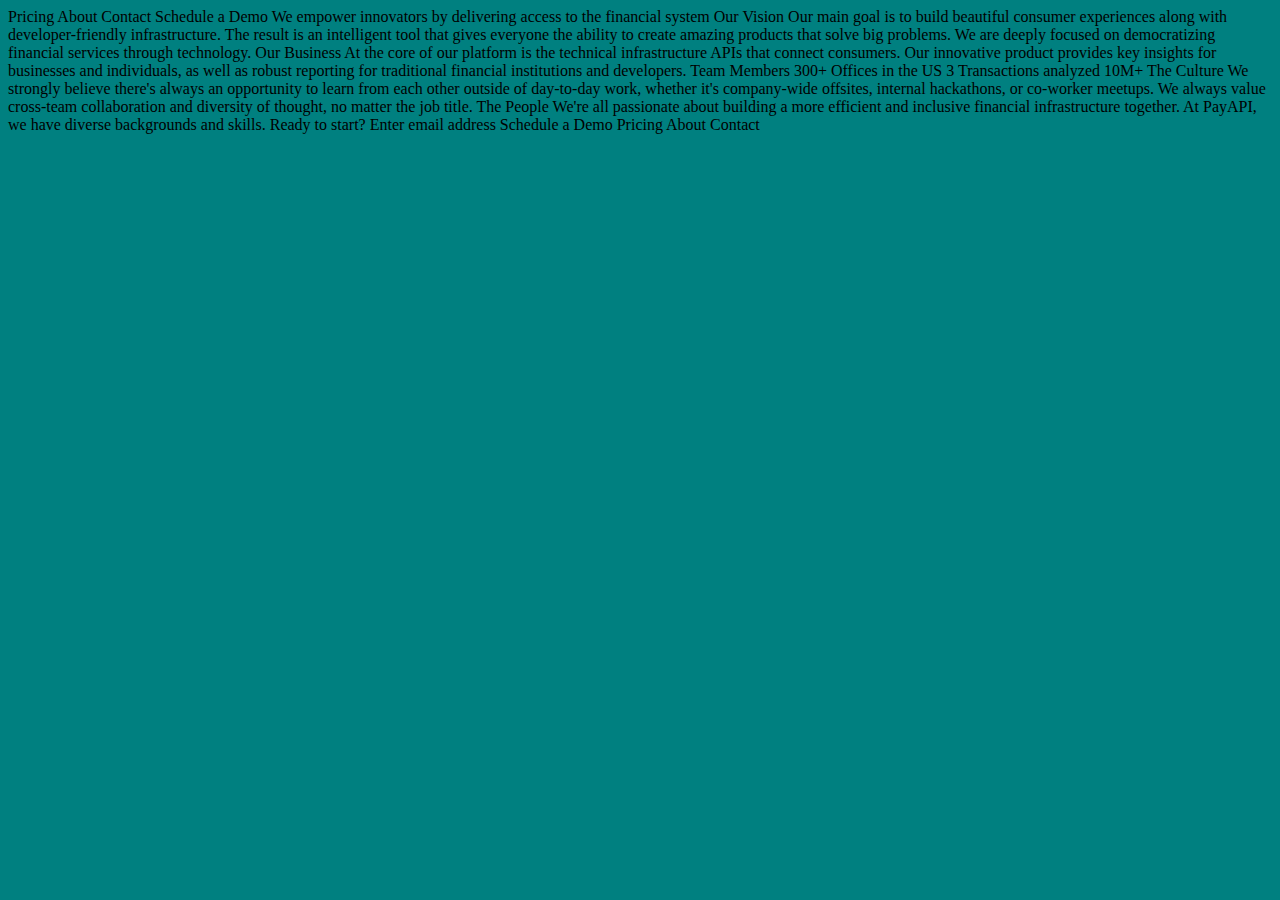
==== about.html @ 246e5faa "project setup" ====
<!DOCTYPE html>
<html lang="en">
  <head>
    <meta charset="UTF-8" />
    <meta name="viewport" content="width=device-width, initial-scale=1.0" />

    <link rel="icon" type="image/png" sizes="32x32" href="./assets/favicon-32x32.png" />

    <title>Frontend Mentor | PayAPI Website Challenge</title>
    <link rel="stylesheet" href="styles/about.min.css">
  </head>

  <body>
    Pricing
    About
    Contact
    Schedule a Demo

    We empower innovators by delivering access to the financial system

    Our Vision

    Our main goal is to build beautiful consumer experiences along with developer-friendly 
    infrastructure. The result is an intelligent tool that gives everyone the ability to create 
    amazing products that solve big problems. We are deeply focused on democratizing financial 
    services through technology.

    Our Business

    At the core of our platform is the technical infrastructure APIs that connect consumers. 
    Our innovative product provides key insights for businesses and individuals, as well as 
    robust reporting for traditional financial institutions and developers.

    Team Members 
    300+

    Offices in the US 
    3

    Transactions analyzed 
    10M+

    The Culture

    We strongly believe there's always an opportunity to learn from each other outside of 
    day-to-day work, whether it's company-wide offsites, internal hackathons, or co-worker meetups. 
    We always value cross-team collaboration and diversity of thought, no matter the job title.

    The People
    
    We're all passionate about building a more efficient and inclusive financial infrastructure 
    together. At PayAPI, we have diverse backgrounds and skills.

    Ready to start? 
    Enter email address 
    Schedule a Demo

    Pricing
    About
    Contact
  </body>

</html>
---- styles/about.min.css ----
.header{background-color:blue;height:80px;font-size:12px}body{background-color:teal}/*# sourceMappingURL=about.min.css.map */
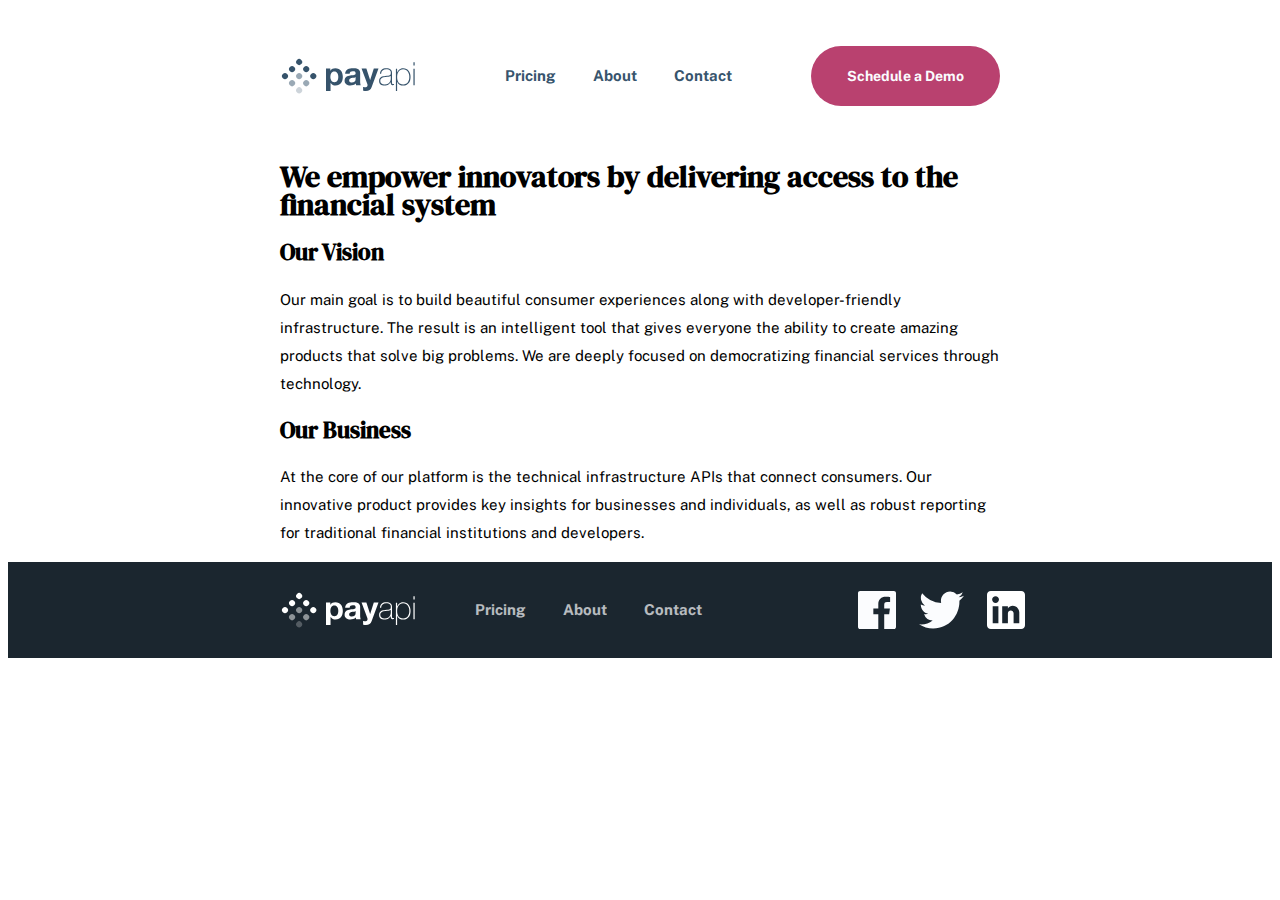
==== commit 6a757ddc: "worked on about page | writing content" ====
--- a/about.html
+++ b/about.html
@@ -1,63 +1,164 @@
 <!DOCTYPE html>
 <html lang="en">
-  <head>
-    <meta charset="UTF-8" />
-    <meta name="viewport" content="width=device-width, initial-scale=1.0" />
 
-    <link rel="icon" type="image/png" sizes="32x32" href="./assets/favicon-32x32.png" />
+<head>
+  <meta charset="UTF-8" />
+  <meta name="viewport" content="width=device-width, initial-scale=1.0" />
 
-    <title>Frontend Mentor | PayAPI Website Challenge</title>
-    <link rel="stylesheet" href="styles/about.min.css">
-  </head>
+  <link rel="icon" type="image/png" sizes="32x32" href="./assets/favicon-32x32.png" />
 
-  <body>
-    Pricing
-    About
-    Contact
-    Schedule a Demo
+  <title>Frontend Mentor | PayAPI Website Challenge</title>
+  <link rel="stylesheet" href="styles/about.min.css">
+</head>
 
-    We empower innovators by delivering access to the financial system
+<body>
+  <header>
+    <div class="wrapper">
+      <div class="header__container">
+        <img src="./assets/shared/desktop/logo.svg" alt="PayAPI" />
+        <button class="mobile-nav-toggle" aria-controls="menu" aria-expanded="false">
+          <span class="sr-only">Menu</span>
+        </button>
+        <nav>
+          <ul role="list" data-visible="false" id="menu">
+            <li><a href="/pricing.html">Pricing</a></li>
+            <li><a href="/about.html">About</a></li>
+            <li><a href="/contact.html">Contact</a></li>
+            <li class="CTA-button">
+              Schedule a Demo
+            </li>
+          </ul>
+        </nav>
+      </div>
+    </div>
+  </header>
 
-    Our Vision
+  <main>
+    <section class="about">
+      <div class="wrapper">
+        <div class="about__container">
+          <h1 class="about__title">We empower innovators by delivering access to the financial system</h1>
+          <div class="about__details">
+            <div>
+              <h2 class="about__details--title">Our Vision</h2>
+              <p class="about__details--content">
+                Our main goal is to build beautiful consumer experiences along with developer-friendly
+                infrastructure. The result is an intelligent tool that gives everyone the ability to create
+                amazing products that solve big problems. We are deeply focused on democratizing financial
+                services through technology.
+              </p>
+            </div>
+            <div>
+              <h2 class="about__details--title">Our Business</h2>
+              <p class="about__details--content">
+                At the core of our platform is the technical infrastructure APIs that connect consumers.
+                Our innovative product provides key insights for businesses and individuals, as well as
+                robust reporting for traditional financial institutions and developers.
+              </p>
+            </div>
+          </div>
+        </div>
+      </div>
+    </section>
+  </main>
 
-    Our main goal is to build beautiful consumer experiences along with developer-friendly 
-    infrastructure. The result is an intelligent tool that gives everyone the ability to create 
-    amazing products that solve big problems. We are deeply focused on democratizing financial 
-    services through technology.
+  <footer>
+    <div class="wrapper">
+      <div class="footer__container">
+        <div class="footer__nav">
+          <svg width="135" height="38" xmlns="http://www.w3.org/2000/svg">
+            <g fill="#fff" fill-rule="evenodd">
+              <path
+                d="M50.544 33.934v-7.84h.064a5.36 5.36 0 002.128 1.84c.864.416 1.808.624 2.832.624 1.216 0 2.277-.235 3.184-.704a6.738 6.738 0 002.272-1.888 8.147 8.147 0 001.36-2.72 11.37 11.37 0 00.448-3.2c0-1.173-.15-2.299-.448-3.376-.299-1.077-.757-2.021-1.376-2.832a6.937 6.937 0 00-2.336-1.952c-.939-.49-2.059-.736-3.36-.736-1.024 0-1.963.203-2.816.608-.853.405-1.557 1.056-2.112 1.952h-.064v-2.112H46v22.336h4.544zm3.808-8.768c-.725 0-1.344-.15-1.856-.448a3.595 3.595 0 01-1.232-1.168 5.044 5.044 0 01-.672-1.68 9.192 9.192 0 01-.208-1.952c0-.683.064-1.344.192-1.984a4.98 4.98 0 01.656-1.696c.31-.49.715-.89 1.216-1.2.501-.31 1.125-.464 1.872-.464.725 0 1.339.155 1.84.464.501.31.912.715 1.232 1.216.32.501.55 1.072.688 1.712.139.64.208 1.29.208 1.952 0 .661-.064 1.312-.192 1.952-.128.64-.347 1.2-.656 1.68-.31.48-.715.87-1.216 1.168-.501.299-1.125.448-1.872.448zm15.882 3.392c1.024 0 2.027-.15 3.008-.448a5.921 5.921 0 002.56-1.568 6.52 6.52 0 00.32 1.6h4.608c-.213-.341-.363-.853-.448-1.536a17.288 17.288 0 01-.128-2.144v-8.608c0-1.003-.224-1.808-.672-2.416a4.603 4.603 0 00-1.728-1.424 7.733 7.733 0 00-2.336-.688 18.543 18.543 0 00-2.528-.176c-.917 0-1.83.09-2.736.272a7.809 7.809 0 00-2.448.912 5.448 5.448 0 00-1.792 1.696c-.47.704-.736 1.59-.8 2.656h4.544c.085-.896.384-1.536.896-1.92.512-.384 1.216-.576 2.112-.576.405 0 .784.027 1.136.08.352.053.661.16.928.32s.48.384.64.672c.16.288.24.677.24 1.168.021.47-.117.827-.416 1.072-.299.245-.704.432-1.216.56-.512.128-1.099.224-1.76.288-.661.064-1.333.15-2.016.256-.683.107-1.36.25-2.032.432a5.735 5.735 0 00-1.792.816c-.523.363-.95.848-1.28 1.456-.33.608-.496 1.381-.496 2.32 0 .853.144 1.59.432 2.208a4.17 4.17 0 001.2 1.536c.512.405 1.11.704 1.792.896a8.127 8.127 0 002.208.288zm1.696-3.008c-.363 0-.715-.032-1.056-.096a2.566 2.566 0 01-.896-.336 1.717 1.717 0 01-.608-.656c-.15-.277-.224-.619-.224-1.024 0-.427.075-.779.224-1.056.15-.277.347-.507.592-.688a2.98 2.98 0 01.864-.432c.33-.107.667-.192 1.008-.256.363-.064.725-.117 1.088-.16.363-.043.71-.096 1.04-.16.33-.064.64-.144.928-.24.288-.096.528-.23.72-.4v1.696c0 .256-.027.597-.08 1.024a3.428 3.428 0 01-.432 1.264c-.235.416-.597.773-1.088 1.072-.49.299-1.184.448-2.08.448zm13.962 8.384c1.557 0 2.773-.288 3.648-.864.874-.576 1.557-1.536 2.048-2.88L98.5 11.598h-4.704L90.18 22.926h-.064l-3.744-11.328H81.54l5.792 15.52c.128.32.192.661.192 1.024 0 .49-.144.939-.432 1.344-.288.405-.731.64-1.328.704-.448.021-.896.01-1.344-.032-.448-.043-.886-.085-1.312-.128v3.744c.469.043.933.08 1.392.112.458.032.922.048 1.392.048zm18.698-5.408c.789 0 1.514-.096 2.176-.288a6.581 6.581 0 001.776-.8c.522-.341.965-.73 1.328-1.168.362-.437.64-.901.832-1.392h.064v.864c0 .341.026.656.08.944.053.288.154.539.304.752.149.213.368.384.656.512.288.128.677.192 1.168.192.34 0 .672-.043.992-.128V26.99a5.835 5.835 0 01-.896.096c-.278 0-.491-.059-.64-.176a.961.961 0 01-.32-.464 2.357 2.357 0 01-.112-.64c-.011-.235-.016-.47-.016-.704v-9.568c0-1.259-.454-2.277-1.36-3.056-.907-.779-2.352-1.168-4.336-1.168-1.984 0-3.515.453-4.592 1.36-1.078.907-1.66 2.267-1.744 4.08h1.216c.085-1.472.58-2.57 1.488-3.296.906-.725 2.096-1.088 3.568-1.088.832 0 1.536.085 2.112.256.576.17 1.045.405 1.408.704.362.299.629.64.8 1.024.17.384.256.8.256 1.248 0 .576-.032 1.056-.096 1.44a1.64 1.64 0 01-.48.944c-.256.245-.635.437-1.136.576-.502.139-1.19.24-2.064.304l-1.888.16c-.662.064-1.35.17-2.064.32-.715.15-1.366.4-1.952.752a4.367 4.367 0 00-1.456 1.44c-.384.608-.576 1.392-.576 2.352 0 1.579.48 2.747 1.44 3.504.96.757 2.314 1.136 4.064 1.136zm.032-1.056c-1.344 0-2.4-.293-3.168-.88-.768-.587-1.152-1.488-1.152-2.704 0-.768.149-1.392.448-1.872.298-.48.688-.859 1.168-1.136a5.213 5.213 0 011.616-.592 20.778 20.778 0 011.792-.272l2.048-.192a16.93 16.93 0 002.032-.288c.608-.128 1.06-.373 1.36-.736v3.072c0 .213-.06.624-.176 1.232-.118.608-.39 1.237-.816 1.888-.427.65-1.046 1.227-1.856 1.728-.811.501-1.91.752-3.296.752zm12.49 6.56v-9.312h.063c.491 1.344 1.27 2.315 2.336 2.912 1.067.597 2.283.896 3.648.896 1.26 0 2.352-.213 3.28-.64a6.254 6.254 0 002.304-1.776c.608-.757 1.062-1.659 1.36-2.704.3-1.045.448-2.197.448-3.456 0-1.152-.149-2.25-.448-3.296-.298-1.045-.752-1.963-1.36-2.752a6.651 6.651 0 00-2.304-1.888c-.928-.47-2.02-.704-3.28-.704-.896 0-1.69.139-2.384.416a6.39 6.39 0 00-1.776 1.04c-.49.416-.885.87-1.184 1.36-.298.49-.512.939-.64 1.344h-.064v-3.776h-1.216V34.03h1.216zm6.047-6.56c-1.152 0-2.117-.208-2.896-.624a5.008 5.008 0 01-1.856-1.664c-.458-.693-.784-1.493-.976-2.4a13.637 13.637 0 01-.288-2.832c0-.981.107-1.925.32-2.832a7.152 7.152 0 011.04-2.416 5.407 5.407 0 011.872-1.696c.768-.427 1.696-.64 2.784-.64 1.11 0 2.054.219 2.832.656a5.599 5.599 0 011.904 1.728c.491.715.854 1.525 1.088 2.432.235.907.352 1.83.352 2.768 0 1.024-.122 1.99-.368 2.896-.245.907-.618 1.701-1.12 2.384a5.487 5.487 0 01-1.92 1.632c-.778.405-1.7.608-2.768.608zm11.498-18.88V5.294h-1.216V8.59h1.216zm0 19.552V11.694h-1.216v16.448h1.216z"
+                fill-rule="nonzero" />
+              <g>
+                <circle transform="rotate(45 19.142 5)" cx="19.142" cy="5" r="3" />
+                <circle transform="rotate(45 26.213 12.071)" cx="26.213" cy="12.071" r="3" />
+                <circle transform="rotate(45 33.284 19.142)" cx="33.284" cy="19.142" r="3" />
+                <circle transform="rotate(45 12.071 12.071)" cx="12.071" cy="12.071" r="3" />
+                <circle opacity=".5" transform="rotate(45 19.142 19.142)" cx="19.142" cy="19.142" r="3" />
+                <circle opacity=".5" transform="rotate(45 26.213 26.213)" cx="26.213" cy="26.213" r="3" />
+                <circle transform="rotate(45 5 19.142)" cx="5" cy="19.142" r="3" />
+                <circle opacity=".5" transform="rotate(45 12.071 26.213)" cx="12.071" cy="26.213" r="3" />
+                <circle opacity=".25" transform="rotate(45 19.142 33.284)" cx="19.142" cy="33.284" r="3" />
+              </g>
+            </g>
+          </svg>
+          <nav>
+            <ul>
+              <li><a href="/pricing.html">Pricing</a></li>
+              <li><a href="/about.html">About</a></li>
+              <li><a href="/contact.html">Contact</a></li>
+            </ul>
+          </nav>
+        </div>
+        <div class="footer__social">
+          <img src="/assets/shared/desktop/facebook.svg" alt="facebook icon">
+          <img src="/assets/shared/desktop/twitter.svg" alt="twitter icon">
+          <img src="/assets/shared/desktop/linkedin.svg" alt="linkedin">
+        </div>
+      </div>
+    </div>
+  </footer>
+  <!-- We empower innovators by delivering access to the financial system
 
-    Our Business
+  Our Vision
 
-    At the core of our platform is the technical infrastructure APIs that connect consumers. 
-    Our innovative product provides key insights for businesses and individuals, as well as 
-    robust reporting for traditional financial institutions and developers.
+  Our main goal is to build beautiful consumer experiences along with developer-friendly
+  infrastructure. The result is an intelligent tool that gives everyone the ability to create
+  amazing products that solve big problems. We are deeply focused on democratizing financial
+  services through technology.
 
-    Team Members 
-    300+
+  Our Business
 
-    Offices in the US 
-    3
+  At the core of our platform is the technical infrastructure APIs that connect consumers.
+  Our innovative product provides key insights for businesses and individuals, as well as
+  robust reporting for traditional financial institutions and developers.
 
-    Transactions analyzed 
-    10M+
+  Team Members
+  300+
 
-    The Culture
+  Offices in the US
+  3
 
-    We strongly believe there's always an opportunity to learn from each other outside of 
-    day-to-day work, whether it's company-wide offsites, internal hackathons, or co-worker meetups. 
-    We always value cross-team collaboration and diversity of thought, no matter the job title.
+  Transactions analyzed
+  10M+
 
-    The People
-    
-    We're all passionate about building a more efficient and inclusive financial infrastructure 
-    together. At PayAPI, we have diverse backgrounds and skills.
+  The Culture
 
-    Ready to start? 
-    Enter email address 
-    Schedule a Demo
+  We strongly believe there's always an opportunity to learn from each other outside of
+  day-to-day work, whether it's company-wide offsites, internal hackathons, or co-worker meetups.
+  We always value cross-team collaboration and diversity of thought, no matter the job title.
 
-    Pricing
-    About
-    Contact
-  </body>
+  The People
+
+  We're all passionate about building a more efficient and inclusive financial infrastructure
+  together. At PayAPI, we have diverse backgrounds and skills.
+
+  Ready to start?
+  Enter email address
+  Schedule a Demo
+
+  Pricing
+  About
+  Contact -->
+
+  <script>
+    const navigation = document.querySelector("#menu");
+    const navToggle = document.querySelector(".mobile-nav-toggle");
+
+    navToggle.addEventListener("click", () => {
+      const visibility = navigation.getAttribute("data-visible");
+
+      if (visibility === "false") {
+        navigation.setAttribute("data-visible", true);
+        navToggle.setAttribute("aria-expanded", true);
+      } else if (visibility === "true") {
+        navigation.setAttribute("data-visible", false);
+        navToggle.setAttribute("aria-expanded", false);
+      }
+    });
+  </script>
+</body>
 
 </html>--- a/styles/about.min.css
+++ b/styles/about.min.css
@@ -1 +1 @@
-.header{background-color:blue;height:80px;font-size:12px}body{background-color:teal}/*# sourceMappingURL=about.min.css.map */+@import"https://fonts.googleapis.com/css2?family=DM+Serif+Display&family=Public+Sans:wght@100;400&display=swap";@import"https://fonts.googleapis.com/css2?family=DM+Serif+Display&family=Public+Sans:wght@100;400&display=swap";@import"https://fonts.googleapis.com/css2?family=DM+Serif+Display&family=Public+Sans:wght@100;400&display=swap";:root{--bg-pink-100: hsl(337, 60%, 64%);--bg-pink-200: hsl(337, 48%, 49%);--bg-body: #edf3f8;--bg-blue-100: hsl(207, 16%, 50%);--bg-blue-200: #1b262f;--text1: #fbfcfe;--text2: hsl(207, 33%, 32%);--fs-body: 0.938rem;--fs-72: 4.5rem;--fs-56: 3.5rem;--fs-48: 3rem;--fs-32: 2rem;--fs-25: 1.6rem;--fs-24: 1.5rem;--fs-20: 1.25rem}html{box-sizing:border-box;font-size:var(--fs-body);line-height:28px;font-family:"Public Sans",sans-serif}*,*::before,*::after{box-sizing:inherit}h1,h2,h3,h4{font-family:"DM Serif Display",serif}.wrapper{max-width:375px;padding:0 24px;margin-inline:auto}@media(min-width: 768px){body{background-size:1100px 1100px;background-position:center -700px}.wrapper{max-width:768px}}@media(min-width: 1440px){.wrapper{max-width:1440px;padding:0 165px}body{background-size:900px 900px;background-position:890px -237px}}:root{--bg-pink-100: hsl(337, 60%, 64%);--bg-pink-200: hsl(337, 48%, 49%);--bg-body: #edf3f8;--bg-blue-100: hsl(207, 16%, 50%);--bg-blue-200: #1b262f;--text1: #fbfcfe;--text2: hsl(207, 33%, 32%);--fs-body: 0.938rem;--fs-72: 4.5rem;--fs-56: 3.5rem;--fs-48: 3rem;--fs-32: 2rem;--fs-25: 1.6rem;--fs-24: 1.5rem;--fs-20: 1.25rem}html{box-sizing:border-box;font-size:var(--fs-body);line-height:28px;font-family:"Public Sans",sans-serif}*,*::before,*::after{box-sizing:inherit}h1,h2,h3,h4{font-family:"DM Serif Display",serif}.wrapper{max-width:375px;padding:0 24px;margin-inline:auto}@media(min-width: 768px){body{background-size:1100px 1100px;background-position:center -700px}.wrapper{max-width:768px}}@media(min-width: 1440px){.wrapper{max-width:1440px;padding:0 165px}body{background-size:900px 900px;background-position:890px -237px}}header{padding:2.5rem 0}header .wrapper .header__container{position:relative;display:flex;justify-content:space-between;align-items:center}header .wrapper nav ul{list-style:none;text-align:center;margin:0;z-index:2;padding:min(30vh,10rem) 2em;flex-direction:column;align-items:center;position:fixed;z-index:1000;inset:0 0 0 21%;background:var(--bg-blue-200);transform:translateX(100%)}header .wrapper nav ul[data-visible=true]{transition:transform 350ms ease-out;transform:translateX(0%)}header .wrapper nav ul[data-visible=true] li{margin-bottom:24px;font-weight:bold}header .wrapper nav ul[data-visible=true] li a{text-decoration:none;color:var(--text1)}header .wrapper nav .CTA-button{font-size:var(--fs-body);width:100%;margin-top:.438rem;font-weight:bold;color:var(--text1);border:none;border-radius:50px;padding:16px 36px;background-color:var(--bg-pink-200)}header .wrapper .mobile-nav-toggle{display:block;background-color:rgba(0,0,0,0);background-image:url("../../assets/shared/mobile/menu.svg");background-repeat:no-repeat;border:0;z-index:9999;position:absolute;width:2rem;top:.7rem;right:0;aspect-ratio:1}header .wrapper .mobile-nav-toggle[aria-expanded=true]{background-image:url("../../assets/shared/mobile/close.svg")}header .wrapper .sr-only:not(:focus):not(:active){clip:rect(0 0 0 0);-webkit-clip-path:inset(50%);clip-path:inset(50%);height:1px;overflow:hidden;position:absolute;white-space:nowrap;width:1px}@media(min-width: 768px){header .wrapper nav{display:flex;justify-content:space-between}header .wrapper nav ul{display:flex;flex-direction:row;position:relative;transform:none;padding:0;background:none;inset:0;padding-left:1rem}header .wrapper nav ul li{margin-left:2.5rem}header .wrapper nav ul li a{font-size:15px;font-weight:bold;color:var(--text2);text-decoration:none}header .wrapper nav ul .CTA-button{margin-left:5.25rem;margin-right:0;margin-top:0}header .wrapper .mobile-nav-toggle{display:none}}@media(min-width: 1440px){header .wrapper nav ul .CTA-button{margin-left:25rem}}:root{--bg-pink-100: hsl(337, 60%, 64%);--bg-pink-200: hsl(337, 48%, 49%);--bg-body: #edf3f8;--bg-blue-100: hsl(207, 16%, 50%);--bg-blue-200: #1b262f;--text1: #fbfcfe;--text2: hsl(207, 33%, 32%);--fs-body: 0.938rem;--fs-72: 4.5rem;--fs-56: 3.5rem;--fs-48: 3rem;--fs-32: 2rem;--fs-25: 1.6rem;--fs-24: 1.5rem;--fs-20: 1.25rem}html{box-sizing:border-box;font-size:var(--fs-body);line-height:28px;font-family:"Public Sans",sans-serif}*,*::before,*::after{box-sizing:inherit}h1,h2,h3,h4{font-family:"DM Serif Display",serif}.wrapper{max-width:375px;padding:0 24px;margin-inline:auto}@media(min-width: 768px){body{background-size:1100px 1100px;background-position:center -700px}.wrapper{max-width:768px}}@media(min-width: 1440px){.wrapper{max-width:1440px;padding:0 165px}body{background-size:900px 900px;background-position:890px -237px}}footer{background-color:var(--bg-blue-200)}footer .footer__container{text-align:center;padding:2.563rem 0 3.438rem 0}footer .footer__container .footer__nav{text-align:center}footer .footer__container .footer__nav nav{margin:2.5rem 0}footer .footer__container .footer__nav nav ul{padding-left:0;list-style:none}footer .footer__container .footer__nav nav ul li{margin-bottom:1.938rem}footer .footer__container .footer__nav nav ul li a{font-weight:bold;opacity:.7;color:var(--text1);text-decoration:none}footer .footer__container .footer__social{display:flex;justify-content:center}footer .footer__container .footer__social img:nth-child(2){margin-inline:1.5rem}@media(min-width: 768px){footer .footer__container{display:flex;justify-content:space-between;padding:1.938rem 0}footer .footer__container .footer__nav{display:flex}footer .footer__container .footer__nav nav{display:flex;margin:0 0 0 4rem}footer .footer__container .footer__nav nav ul{margin:0;display:flex;align-items:center}footer .footer__container .footer__nav nav ul li{margin-bottom:0}footer .footer__container .footer__nav nav ul li:nth-child(2){margin-inline:2.5rem}}.CTA{margin:5rem 0}.CTA .CTA__container{text-align:center}.CTA .CTA__container h2{margin-top:0;color:var(--text2);letter-spacing:-0.25px;font-weight:400;font-size:clamp(32px,2rem + (1vw - 3.75px)*3.7559,72px);line-height:36px}.CTA .CTA__container form{display:flex;flex-direction:column}.CTA .CTA__container form .input-group{display:flex;flex-direction:column}.CTA .CTA__container form .input-group input{box-shadow:10px 10px 25px -10px rgba(54,83,107,.25);-webkit-box-shadow:10px 10px 25px -10px rgba(54,83,107,.25);-moz-box-shadow:10px 10px 25px -10px rgba(54,83,107,.25);margin-bottom:1rem}.CTA .CTA__container form .input-group input::-moz-placeholder{font-weight:bold}.CTA .CTA__container form .input-group input::placeholder{font-weight:bold}.CTA .CTA__container form .input-group input,.CTA .CTA__container form .input-group button{font-size:.938rem;padding:16px 27px;border:none;border-radius:50px}.CTA .CTA__container form .input-group button{font-weight:bold;color:var(--text1);background-color:var(--bg-pink-200)}@media(min-width: 768px){.CTA{margin:6.25rem 0}.CTA .CTA__container h2{line-height:56px}.CTA .CTA__container form{display:inline-flex}.CTA .CTA__container form .input-group{position:relative;display:inline-block}.CTA .CTA__container form .input-group input,.CTA .CTA__container form .input-group button{border:none;border-radius:50px}.CTA .CTA__container form .input-group input{padding-right:16rem}.CTA .CTA__container form .input-group button{position:absolute;top:0;right:0}}@media(min-width: 1440px){.CTA .CTA__container{display:flex;justify-content:space-between;align-items:center}.CTA .CTA__container h2{line-height:72px;margin-bottom:0}.CTA .CTA__container form .input-group input{margin-bottom:0}}/*# sourceMappingURL=about.min.css.map */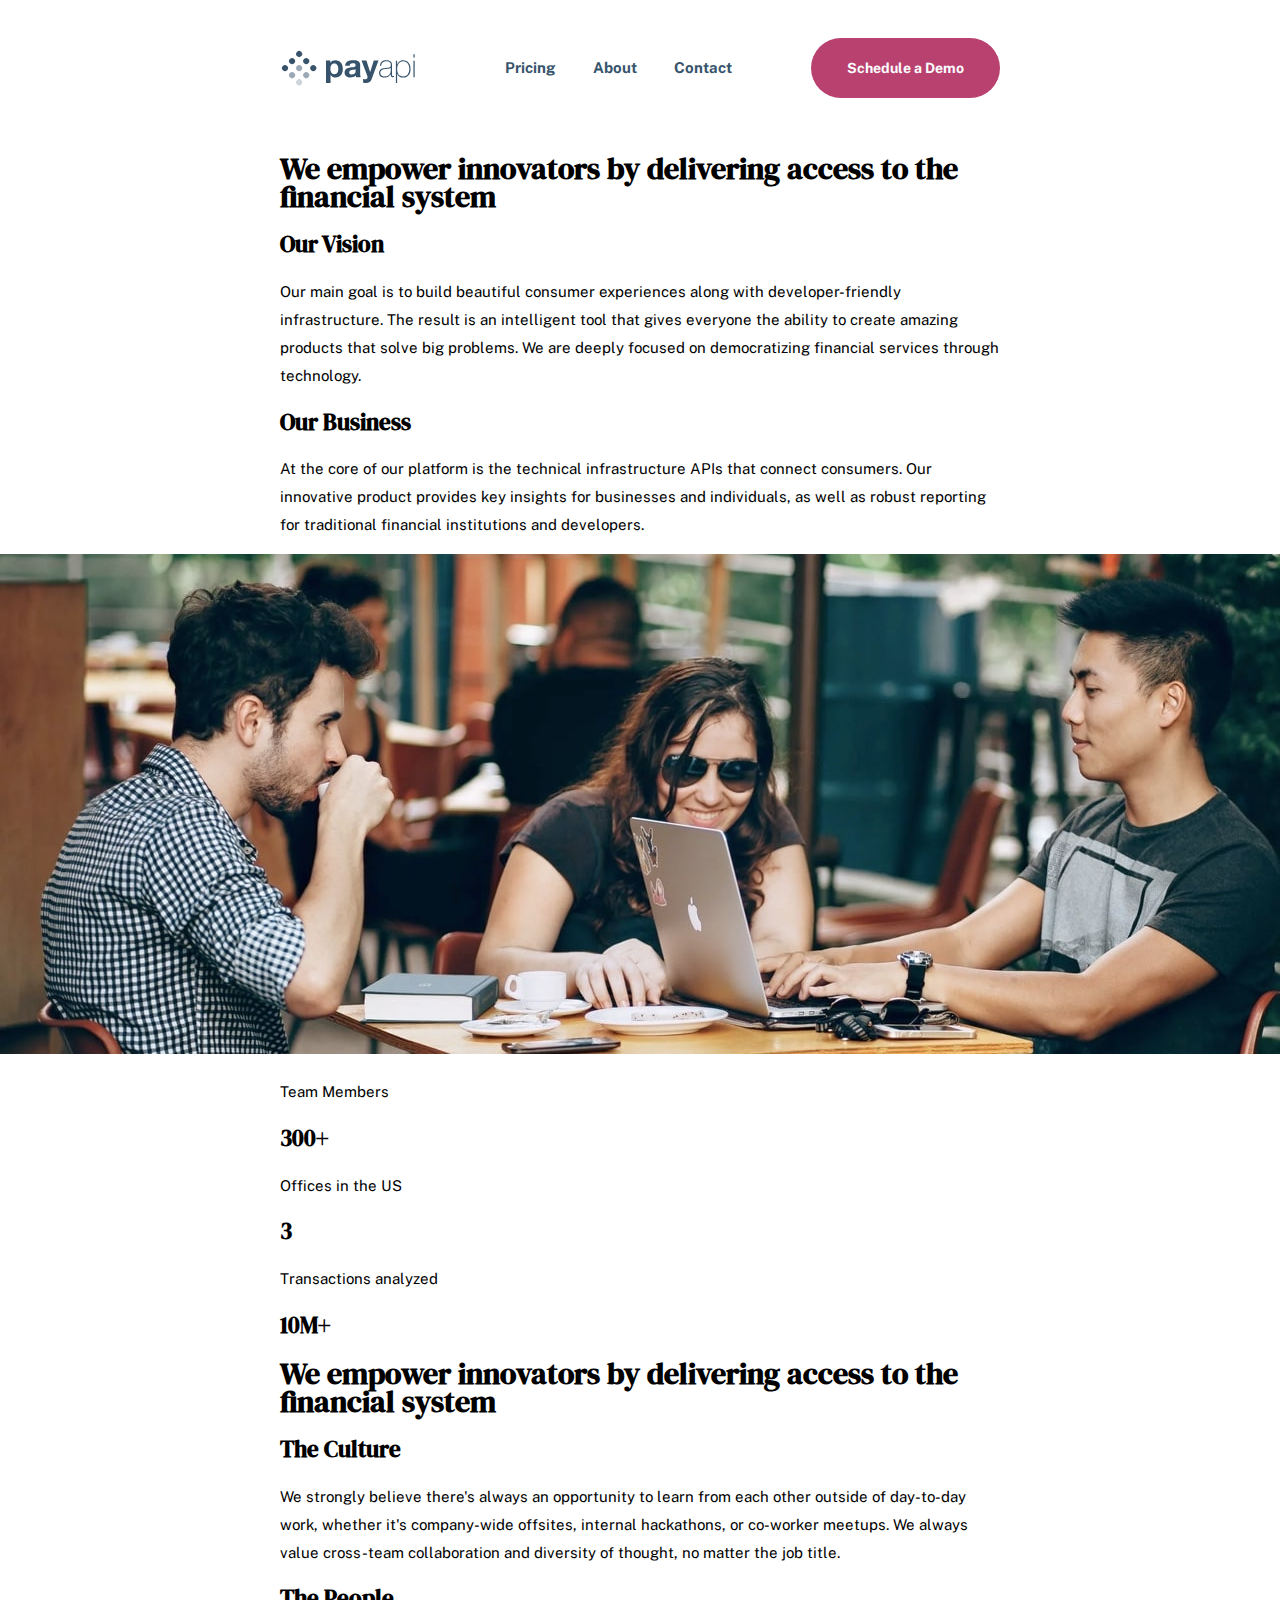
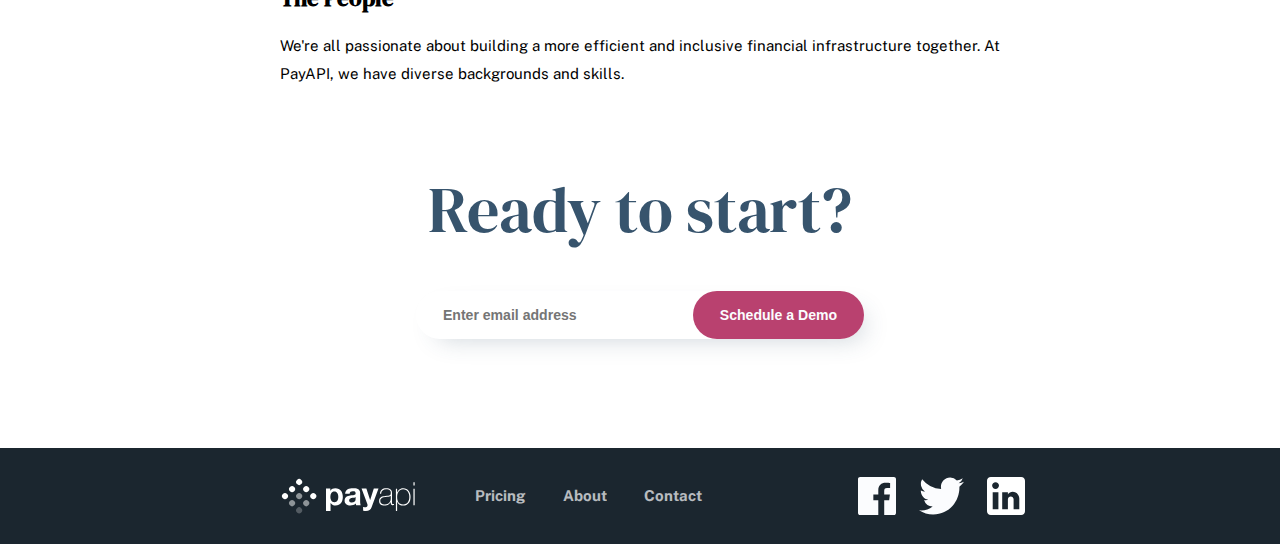
==== commit b312b79e: "finished adding content" ====
--- a/about.html
+++ b/about.html
@@ -59,6 +59,59 @@
           </div>
         </div>
       </div>
+      <div class="about__hero">
+        <img src="./assets/about/desktop/image-team-members.jpg" alt="3 people around table talking">
+      </div>
+      <div class="wrapper">
+        <div class="about__metrics">
+          <div class="metric">
+            <p class="title">Team Members</p>
+            <h2>300+</h2>
+          </div>
+          <div class="metric">
+            <p class="title">Offices in the US</p>
+            <h2>3</h2>
+          </div>
+          <div class="metric">
+            <p class="title">Transactions analyzed</p>
+            <h2>10M+</h2>
+          </div>
+        </div>
+        <div class="about__container">
+          <h1 class="about__title">We empower innovators by delivering access to the financial system</h1>
+          <div class="about__details">
+            <div>
+              <h2 class="about__details--title">The Culture</h2>
+              <p class="about__details--content">
+                We strongly believe there's always an opportunity to learn from each other outside of
+                day-to-day work, whether it's company-wide offsites, internal hackathons, or co-worker meetups.
+                We always value cross-team collaboration and diversity of thought, no matter the job title.
+              </p>
+            </div>
+            <div>
+              <h2 class="about__details--title">The People</h2>
+              <p class="about__details--content">
+                We're all passionate about building a more efficient and inclusive financial infrastructure
+                together. At PayAPI, we have diverse backgrounds and skills.
+              </p>
+            </div>
+          </div>
+        </div>
+      </div>
+    </section>
+
+    <section class="CTA">
+      <div class="wrapper">
+        <div class="CTA__container">
+          <h2>Ready to start?</h2>
+          <form>
+            <div class="input-group">
+              <input type="text" placeholder="Enter email address">
+              <button type="button">Schedule a Demo</button>
+            </div>
+          </form>
+        </div>
+      </div>
     </section>
   </main>
 
@@ -100,48 +153,6 @@
       </div>
     </div>
   </footer>
-  <!-- We empower innovators by delivering access to the financial system
-
-  Our Vision
-
-  Our main goal is to build beautiful consumer experiences along with developer-friendly
-  infrastructure. The result is an intelligent tool that gives everyone the ability to create
-  amazing products that solve big problems. We are deeply focused on democratizing financial
-  services through technology.
-
-  Our Business
-
-  At the core of our platform is the technical infrastructure APIs that connect consumers.
-  Our innovative product provides key insights for businesses and individuals, as well as
-  robust reporting for traditional financial institutions and developers.
-
-  Team Members
-  300+
-
-  Offices in the US
-  3
-
-  Transactions analyzed
-  10M+
-
-  The Culture
-
-  We strongly believe there's always an opportunity to learn from each other outside of
-  day-to-day work, whether it's company-wide offsites, internal hackathons, or co-worker meetups.
-  We always value cross-team collaboration and diversity of thought, no matter the job title.
-
-  The People
-
-  We're all passionate about building a more efficient and inclusive financial infrastructure
-  together. At PayAPI, we have diverse backgrounds and skills.
-
-  Ready to start?
-  Enter email address
-  Schedule a Demo
-
-  Pricing
-  About
-  Contact -->
 
   <script>
     const navigation = document.querySelector("#menu");
--- a/styles/about.min.css
+++ b/styles/about.min.css
@@ -1 +1 @@
-@import"https://fonts.googleapis.com/css2?family=DM+Serif+Display&family=Public+Sans:wght@100;400&display=swap";@import"https://fonts.googleapis.com/css2?family=DM+Serif+Display&family=Public+Sans:wght@100;400&display=swap";@import"https://fonts.googleapis.com/css2?family=DM+Serif+Display&family=Public+Sans:wght@100;400&display=swap";:root{--bg-pink-100: hsl(337, 60%, 64%);--bg-pink-200: hsl(337, 48%, 49%);--bg-body: #edf3f8;--bg-blue-100: hsl(207, 16%, 50%);--bg-blue-200: #1b262f;--text1: #fbfcfe;--text2: hsl(207, 33%, 32%);--fs-body: 0.938rem;--fs-72: 4.5rem;--fs-56: 3.5rem;--fs-48: 3rem;--fs-32: 2rem;--fs-25: 1.6rem;--fs-24: 1.5rem;--fs-20: 1.25rem}html{box-sizing:border-box;font-size:var(--fs-body);line-height:28px;font-family:"Public Sans",sans-serif}*,*::before,*::after{box-sizing:inherit}h1,h2,h3,h4{font-family:"DM Serif Display",serif}.wrapper{max-width:375px;padding:0 24px;margin-inline:auto}@media(min-width: 768px){body{background-size:1100px 1100px;background-position:center -700px}.wrapper{max-width:768px}}@media(min-width: 1440px){.wrapper{max-width:1440px;padding:0 165px}body{background-size:900px 900px;background-position:890px -237px}}:root{--bg-pink-100: hsl(337, 60%, 64%);--bg-pink-200: hsl(337, 48%, 49%);--bg-body: #edf3f8;--bg-blue-100: hsl(207, 16%, 50%);--bg-blue-200: #1b262f;--text1: #fbfcfe;--text2: hsl(207, 33%, 32%);--fs-body: 0.938rem;--fs-72: 4.5rem;--fs-56: 3.5rem;--fs-48: 3rem;--fs-32: 2rem;--fs-25: 1.6rem;--fs-24: 1.5rem;--fs-20: 1.25rem}html{box-sizing:border-box;font-size:var(--fs-body);line-height:28px;font-family:"Public Sans",sans-serif}*,*::before,*::after{box-sizing:inherit}h1,h2,h3,h4{font-family:"DM Serif Display",serif}.wrapper{max-width:375px;padding:0 24px;margin-inline:auto}@media(min-width: 768px){body{background-size:1100px 1100px;background-position:center -700px}.wrapper{max-width:768px}}@media(min-width: 1440px){.wrapper{max-width:1440px;padding:0 165px}body{background-size:900px 900px;background-position:890px -237px}}header{padding:2.5rem 0}header .wrapper .header__container{position:relative;display:flex;justify-content:space-between;align-items:center}header .wrapper nav ul{list-style:none;text-align:center;margin:0;z-index:2;padding:min(30vh,10rem) 2em;flex-direction:column;align-items:center;position:fixed;z-index:1000;inset:0 0 0 21%;background:var(--bg-blue-200);transform:translateX(100%)}header .wrapper nav ul[data-visible=true]{transition:transform 350ms ease-out;transform:translateX(0%)}header .wrapper nav ul[data-visible=true] li{margin-bottom:24px;font-weight:bold}header .wrapper nav ul[data-visible=true] li a{text-decoration:none;color:var(--text1)}header .wrapper nav .CTA-button{font-size:var(--fs-body);width:100%;margin-top:.438rem;font-weight:bold;color:var(--text1);border:none;border-radius:50px;padding:16px 36px;background-color:var(--bg-pink-200)}header .wrapper .mobile-nav-toggle{display:block;background-color:rgba(0,0,0,0);background-image:url("../../assets/shared/mobile/menu.svg");background-repeat:no-repeat;border:0;z-index:9999;position:absolute;width:2rem;top:.7rem;right:0;aspect-ratio:1}header .wrapper .mobile-nav-toggle[aria-expanded=true]{background-image:url("../../assets/shared/mobile/close.svg")}header .wrapper .sr-only:not(:focus):not(:active){clip:rect(0 0 0 0);-webkit-clip-path:inset(50%);clip-path:inset(50%);height:1px;overflow:hidden;position:absolute;white-space:nowrap;width:1px}@media(min-width: 768px){header .wrapper nav{display:flex;justify-content:space-between}header .wrapper nav ul{display:flex;flex-direction:row;position:relative;transform:none;padding:0;background:none;inset:0;padding-left:1rem}header .wrapper nav ul li{margin-left:2.5rem}header .wrapper nav ul li a{font-size:15px;font-weight:bold;color:var(--text2);text-decoration:none}header .wrapper nav ul .CTA-button{margin-left:5.25rem;margin-right:0;margin-top:0}header .wrapper .mobile-nav-toggle{display:none}}@media(min-width: 1440px){header .wrapper nav ul .CTA-button{margin-left:25rem}}:root{--bg-pink-100: hsl(337, 60%, 64%);--bg-pink-200: hsl(337, 48%, 49%);--bg-body: #edf3f8;--bg-blue-100: hsl(207, 16%, 50%);--bg-blue-200: #1b262f;--text1: #fbfcfe;--text2: hsl(207, 33%, 32%);--fs-body: 0.938rem;--fs-72: 4.5rem;--fs-56: 3.5rem;--fs-48: 3rem;--fs-32: 2rem;--fs-25: 1.6rem;--fs-24: 1.5rem;--fs-20: 1.25rem}html{box-sizing:border-box;font-size:var(--fs-body);line-height:28px;font-family:"Public Sans",sans-serif}*,*::before,*::after{box-sizing:inherit}h1,h2,h3,h4{font-family:"DM Serif Display",serif}.wrapper{max-width:375px;padding:0 24px;margin-inline:auto}@media(min-width: 768px){body{background-size:1100px 1100px;background-position:center -700px}.wrapper{max-width:768px}}@media(min-width: 1440px){.wrapper{max-width:1440px;padding:0 165px}body{background-size:900px 900px;background-position:890px -237px}}footer{background-color:var(--bg-blue-200)}footer .footer__container{text-align:center;padding:2.563rem 0 3.438rem 0}footer .footer__container .footer__nav{text-align:center}footer .footer__container .footer__nav nav{margin:2.5rem 0}footer .footer__container .footer__nav nav ul{padding-left:0;list-style:none}footer .footer__container .footer__nav nav ul li{margin-bottom:1.938rem}footer .footer__container .footer__nav nav ul li a{font-weight:bold;opacity:.7;color:var(--text1);text-decoration:none}footer .footer__container .footer__social{display:flex;justify-content:center}footer .footer__container .footer__social img:nth-child(2){margin-inline:1.5rem}@media(min-width: 768px){footer .footer__container{display:flex;justify-content:space-between;padding:1.938rem 0}footer .footer__container .footer__nav{display:flex}footer .footer__container .footer__nav nav{display:flex;margin:0 0 0 4rem}footer .footer__container .footer__nav nav ul{margin:0;display:flex;align-items:center}footer .footer__container .footer__nav nav ul li{margin-bottom:0}footer .footer__container .footer__nav nav ul li:nth-child(2){margin-inline:2.5rem}}.CTA{margin:5rem 0}.CTA .CTA__container{text-align:center}.CTA .CTA__container h2{margin-top:0;color:var(--text2);letter-spacing:-0.25px;font-weight:400;font-size:clamp(32px,2rem + (1vw - 3.75px)*3.7559,72px);line-height:36px}.CTA .CTA__container form{display:flex;flex-direction:column}.CTA .CTA__container form .input-group{display:flex;flex-direction:column}.CTA .CTA__container form .input-group input{box-shadow:10px 10px 25px -10px rgba(54,83,107,.25);-webkit-box-shadow:10px 10px 25px -10px rgba(54,83,107,.25);-moz-box-shadow:10px 10px 25px -10px rgba(54,83,107,.25);margin-bottom:1rem}.CTA .CTA__container form .input-group input::-moz-placeholder{font-weight:bold}.CTA .CTA__container form .input-group input::placeholder{font-weight:bold}.CTA .CTA__container form .input-group input,.CTA .CTA__container form .input-group button{font-size:.938rem;padding:16px 27px;border:none;border-radius:50px}.CTA .CTA__container form .input-group button{font-weight:bold;color:var(--text1);background-color:var(--bg-pink-200)}@media(min-width: 768px){.CTA{margin:6.25rem 0}.CTA .CTA__container h2{line-height:56px}.CTA .CTA__container form{display:inline-flex}.CTA .CTA__container form .input-group{position:relative;display:inline-block}.CTA .CTA__container form .input-group input,.CTA .CTA__container form .input-group button{border:none;border-radius:50px}.CTA .CTA__container form .input-group input{padding-right:16rem}.CTA .CTA__container form .input-group button{position:absolute;top:0;right:0}}@media(min-width: 1440px){.CTA .CTA__container{display:flex;justify-content:space-between;align-items:center}.CTA .CTA__container h2{line-height:72px;margin-bottom:0}.CTA .CTA__container form .input-group input{margin-bottom:0}}/*# sourceMappingURL=about.min.css.map */+@import"https://fonts.googleapis.com/css2?family=DM+Serif+Display&family=Public+Sans:wght@100;400&display=swap";@import"https://fonts.googleapis.com/css2?family=DM+Serif+Display&family=Public+Sans:wght@100;400&display=swap";@import"https://fonts.googleapis.com/css2?family=DM+Serif+Display&family=Public+Sans:wght@100;400&display=swap";:root{--bg-pink-100: hsl(337, 60%, 64%);--bg-pink-200: hsl(337, 48%, 49%);--bg-body: #edf3f8;--bg-blue-100: hsl(207, 16%, 50%);--bg-blue-200: #1b262f;--text1: #fbfcfe;--text2: hsl(207, 33%, 32%);--fs-body: 0.938rem;--fs-72: 4.5rem;--fs-56: 3.5rem;--fs-48: 3rem;--fs-32: 2rem;--fs-25: 1.6rem;--fs-24: 1.5rem;--fs-20: 1.25rem}html{box-sizing:border-box;font-size:var(--fs-body);line-height:28px;font-family:"Public Sans",sans-serif}*,*::before,*::after{box-sizing:inherit}h1,h2,h3,h4{font-family:"DM Serif Display",serif}.wrapper{max-width:375px;padding:0 24px;margin-inline:auto}@media(min-width: 768px){body{background-size:1100px 1100px;background-position:center -700px}.wrapper{max-width:768px}}@media(min-width: 1440px){.wrapper{max-width:1440px;padding:0 165px}body{background-size:900px 900px;background-position:890px -237px}}:root{--bg-pink-100: hsl(337, 60%, 64%);--bg-pink-200: hsl(337, 48%, 49%);--bg-body: #edf3f8;--bg-blue-100: hsl(207, 16%, 50%);--bg-blue-200: #1b262f;--text1: #fbfcfe;--text2: hsl(207, 33%, 32%);--fs-body: 0.938rem;--fs-72: 4.5rem;--fs-56: 3.5rem;--fs-48: 3rem;--fs-32: 2rem;--fs-25: 1.6rem;--fs-24: 1.5rem;--fs-20: 1.25rem}html{box-sizing:border-box;font-size:var(--fs-body);line-height:28px;font-family:"Public Sans",sans-serif}*,*::before,*::after{box-sizing:inherit}h1,h2,h3,h4{font-family:"DM Serif Display",serif}.wrapper{max-width:375px;padding:0 24px;margin-inline:auto}@media(min-width: 768px){body{background-size:1100px 1100px;background-position:center -700px}.wrapper{max-width:768px}}@media(min-width: 1440px){.wrapper{max-width:1440px;padding:0 165px}body{background-size:900px 900px;background-position:890px -237px}}header{padding:2.5rem 0}header .wrapper .header__container{position:relative;display:flex;justify-content:space-between;align-items:center}header .wrapper nav ul{list-style:none;text-align:center;margin:0;z-index:2;padding:min(30vh,10rem) 2em;flex-direction:column;align-items:center;position:fixed;z-index:1000;inset:0 0 0 21%;background:var(--bg-blue-200);transform:translateX(100%)}header .wrapper nav ul[data-visible=true]{transition:transform 350ms ease-out;transform:translateX(0%)}header .wrapper nav ul[data-visible=true] li{margin-bottom:24px;font-weight:bold}header .wrapper nav ul[data-visible=true] li a{text-decoration:none;color:var(--text1)}header .wrapper nav .CTA-button{font-size:var(--fs-body);width:100%;margin-top:.438rem;font-weight:bold;color:var(--text1);border:none;border-radius:50px;padding:16px 36px;background-color:var(--bg-pink-200)}header .wrapper .mobile-nav-toggle{display:block;background-color:rgba(0,0,0,0);background-image:url("../../assets/shared/mobile/menu.svg");background-repeat:no-repeat;border:0;z-index:9999;position:absolute;width:2rem;top:.7rem;right:0;aspect-ratio:1}header .wrapper .mobile-nav-toggle[aria-expanded=true]{background-image:url("../../assets/shared/mobile/close.svg")}header .wrapper .sr-only:not(:focus):not(:active){clip:rect(0 0 0 0);-webkit-clip-path:inset(50%);clip-path:inset(50%);height:1px;overflow:hidden;position:absolute;white-space:nowrap;width:1px}@media(min-width: 768px){header .wrapper nav{display:flex;justify-content:space-between}header .wrapper nav ul{display:flex;flex-direction:row;position:relative;transform:none;padding:0;background:none;inset:0;padding-left:1rem}header .wrapper nav ul li{margin-left:2.5rem}header .wrapper nav ul li a{font-size:15px;font-weight:bold;color:var(--text2);text-decoration:none}header .wrapper nav ul .CTA-button{margin-left:5.25rem;margin-right:0;margin-top:0}header .wrapper .mobile-nav-toggle{display:none}}@media(min-width: 1440px){header .wrapper nav ul .CTA-button{margin-left:25rem}}:root{--bg-pink-100: hsl(337, 60%, 64%);--bg-pink-200: hsl(337, 48%, 49%);--bg-body: #edf3f8;--bg-blue-100: hsl(207, 16%, 50%);--bg-blue-200: #1b262f;--text1: #fbfcfe;--text2: hsl(207, 33%, 32%);--fs-body: 0.938rem;--fs-72: 4.5rem;--fs-56: 3.5rem;--fs-48: 3rem;--fs-32: 2rem;--fs-25: 1.6rem;--fs-24: 1.5rem;--fs-20: 1.25rem}html{box-sizing:border-box;font-size:var(--fs-body);line-height:28px;font-family:"Public Sans",sans-serif}*,*::before,*::after{box-sizing:inherit}h1,h2,h3,h4{font-family:"DM Serif Display",serif}.wrapper{max-width:375px;padding:0 24px;margin-inline:auto}@media(min-width: 768px){body{background-size:1100px 1100px;background-position:center -700px}.wrapper{max-width:768px}}@media(min-width: 1440px){.wrapper{max-width:1440px;padding:0 165px}body{background-size:900px 900px;background-position:890px -237px}}footer{background-color:var(--bg-blue-200)}footer .footer__container{text-align:center;padding:2.563rem 0 3.438rem 0}footer .footer__container .footer__nav{text-align:center}footer .footer__container .footer__nav nav{margin:2.5rem 0}footer .footer__container .footer__nav nav ul{padding-left:0;list-style:none}footer .footer__container .footer__nav nav ul li{margin-bottom:1.938rem}footer .footer__container .footer__nav nav ul li a{font-weight:bold;opacity:.7;color:var(--text1);text-decoration:none}footer .footer__container .footer__social{display:flex;justify-content:center}footer .footer__container .footer__social img:nth-child(2){margin-inline:1.5rem}@media(min-width: 768px){footer .footer__container{display:flex;justify-content:space-between;padding:1.938rem 0}footer .footer__container .footer__nav{display:flex}footer .footer__container .footer__nav nav{display:flex;margin:0 0 0 4rem}footer .footer__container .footer__nav nav ul{margin:0;display:flex;align-items:center}footer .footer__container .footer__nav nav ul li{margin-bottom:0}footer .footer__container .footer__nav nav ul li:nth-child(2){margin-inline:2.5rem}}.CTA{margin:5rem 0}.CTA .CTA__container{text-align:center}.CTA .CTA__container h2{margin-top:0;color:var(--text2);letter-spacing:-0.25px;font-weight:400;font-size:clamp(32px,2rem + (1vw - 3.75px)*3.7559,72px);line-height:36px}.CTA .CTA__container form{display:flex;flex-direction:column}.CTA .CTA__container form .input-group{display:flex;flex-direction:column}.CTA .CTA__container form .input-group input{box-shadow:10px 10px 25px -10px rgba(54,83,107,.25);-webkit-box-shadow:10px 10px 25px -10px rgba(54,83,107,.25);-moz-box-shadow:10px 10px 25px -10px rgba(54,83,107,.25);margin-bottom:1rem}.CTA .CTA__container form .input-group input::-moz-placeholder{font-weight:bold}.CTA .CTA__container form .input-group input::placeholder{font-weight:bold}.CTA .CTA__container form .input-group input,.CTA .CTA__container form .input-group button{font-size:.938rem;padding:16px 27px;border:none;border-radius:50px}.CTA .CTA__container form .input-group button{font-weight:bold;color:var(--text1);background-color:var(--bg-pink-200)}@media(min-width: 768px){.CTA{margin:6.25rem 0}.CTA .CTA__container h2{line-height:56px}.CTA .CTA__container form{display:inline-flex}.CTA .CTA__container form .input-group{position:relative;display:inline-block}.CTA .CTA__container form .input-group input,.CTA .CTA__container form .input-group button{border:none;border-radius:50px}.CTA .CTA__container form .input-group input{padding-right:16rem}.CTA .CTA__container form .input-group button{position:absolute;top:0;right:0}}@media(min-width: 1440px){.CTA .CTA__container{display:flex;justify-content:space-between;align-items:center}.CTA .CTA__container h2{line-height:72px;margin-bottom:0}.CTA .CTA__container form .input-group input{margin-bottom:0}}body{margin:0;padding:0}/*# sourceMappingURL=about.min.css.map */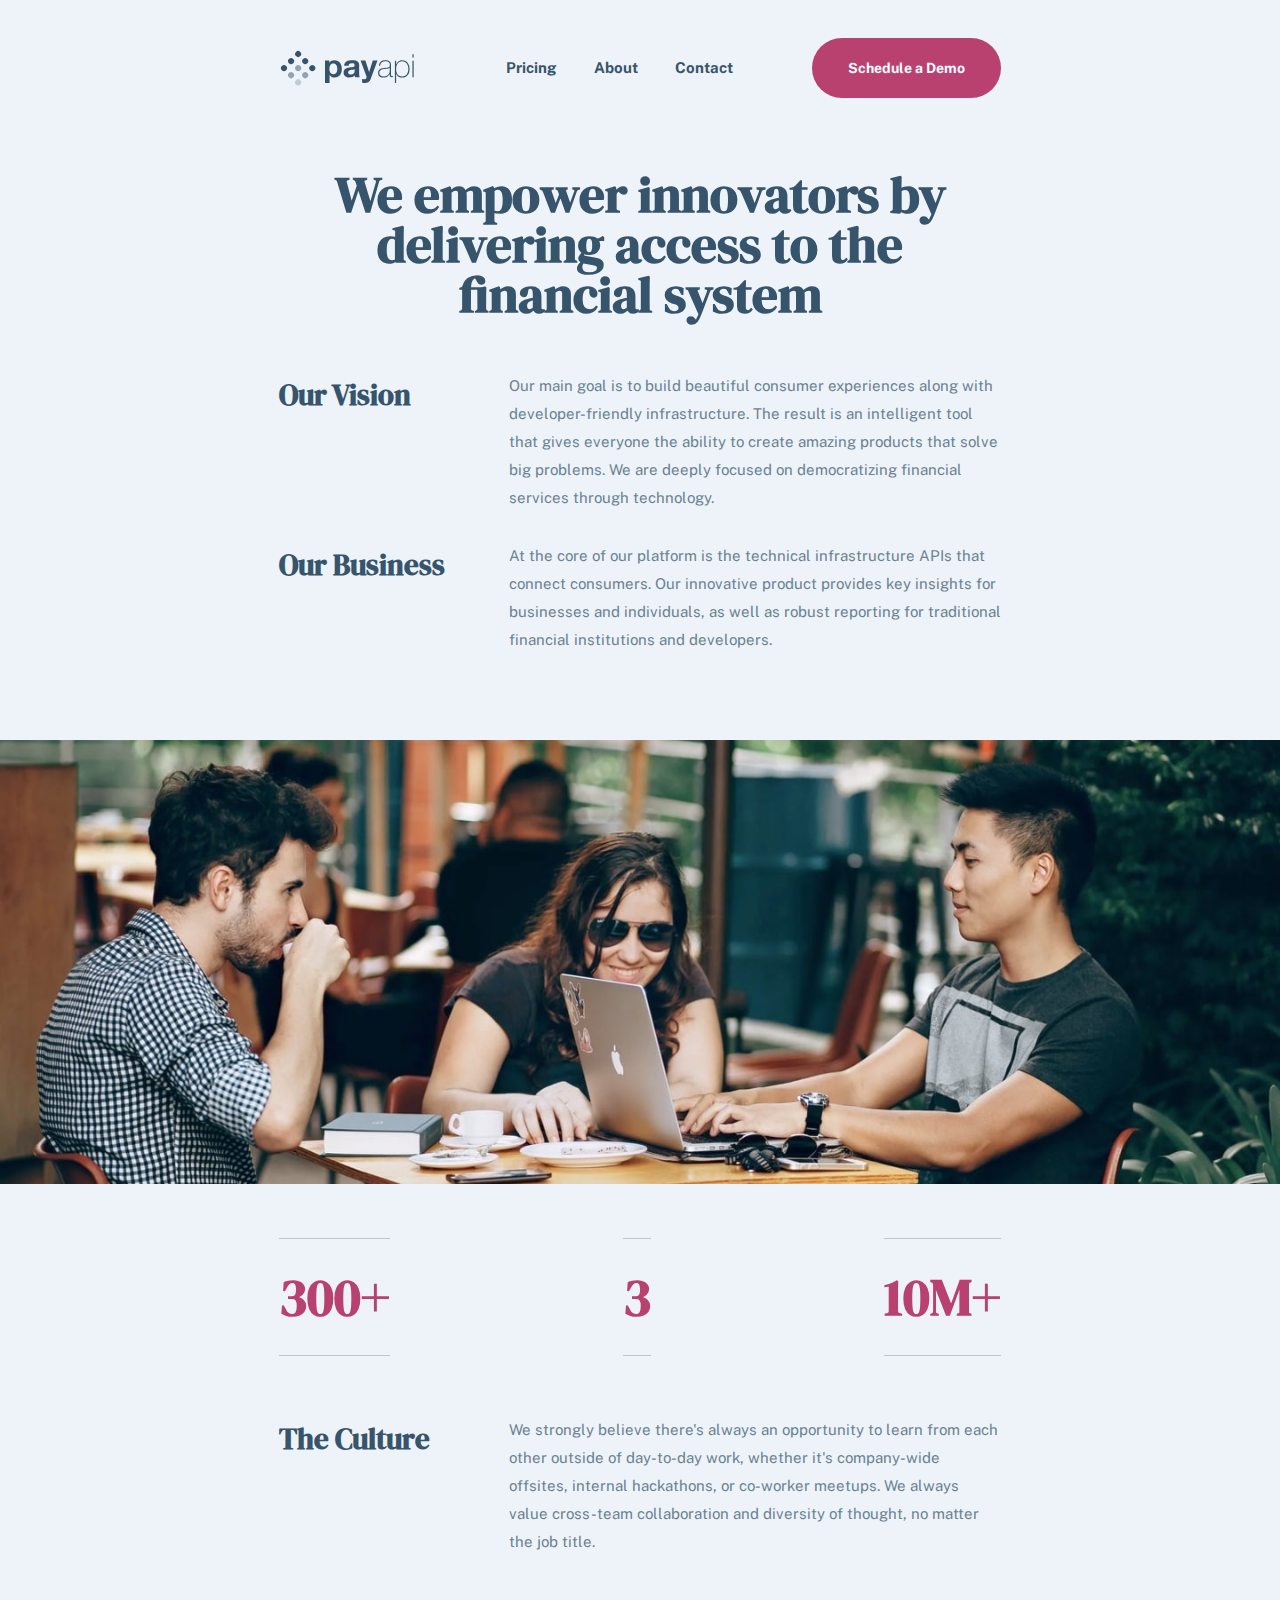
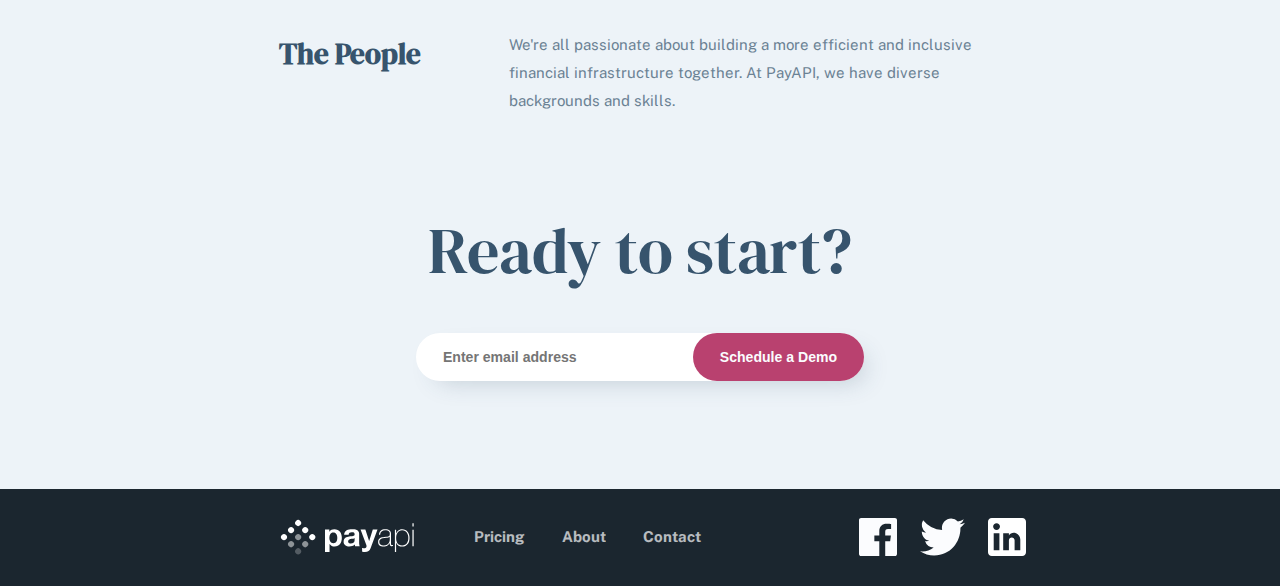
==== commit 27a4ace5: "finished mobile/tablet for about page" ====
--- a/about.html
+++ b/about.html
@@ -39,7 +39,7 @@
         <div class="about__container">
           <h1 class="about__title">We empower innovators by delivering access to the financial system</h1>
           <div class="about__details">
-            <div>
+            <div class="about__details--wrap">
               <h2 class="about__details--title">Our Vision</h2>
               <p class="about__details--content">
                 Our main goal is to build beautiful consumer experiences along with developer-friendly
@@ -48,7 +48,7 @@
                 services through technology.
               </p>
             </div>
-            <div>
+            <div class="about__details--wrap">
               <h2 class="about__details--title">Our Business</h2>
               <p class="about__details--content">
                 At the core of our platform is the technical infrastructure APIs that connect consumers.
@@ -78,9 +78,8 @@
           </div>
         </div>
         <div class="about__container">
-          <h1 class="about__title">We empower innovators by delivering access to the financial system</h1>
           <div class="about__details">
-            <div>
+            <div class="about--2 about__details--wrap">
               <h2 class="about__details--title">The Culture</h2>
               <p class="about__details--content">
                 We strongly believe there's always an opportunity to learn from each other outside of
@@ -88,7 +87,7 @@
                 We always value cross-team collaboration and diversity of thought, no matter the job title.
               </p>
             </div>
-            <div>
+            <div class="about__details--wrap">
               <h2 class="about__details--title">The People</h2>
               <p class="about__details--content">
                 We're all passionate about building a more efficient and inclusive financial infrastructure
--- a/styles/about.min.css
+++ b/styles/about.min.css
@@ -1 +1 @@
-@import"https://fonts.googleapis.com/css2?family=DM+Serif+Display&family=Public+Sans:wght@100;400&display=swap";@import"https://fonts.googleapis.com/css2?family=DM+Serif+Display&family=Public+Sans:wght@100;400&display=swap";@import"https://fonts.googleapis.com/css2?family=DM+Serif+Display&family=Public+Sans:wght@100;400&display=swap";:root{--bg-pink-100: hsl(337, 60%, 64%);--bg-pink-200: hsl(337, 48%, 49%);--bg-body: #edf3f8;--bg-blue-100: hsl(207, 16%, 50%);--bg-blue-200: #1b262f;--text1: #fbfcfe;--text2: hsl(207, 33%, 32%);--fs-body: 0.938rem;--fs-72: 4.5rem;--fs-56: 3.5rem;--fs-48: 3rem;--fs-32: 2rem;--fs-25: 1.6rem;--fs-24: 1.5rem;--fs-20: 1.25rem}html{box-sizing:border-box;font-size:var(--fs-body);line-height:28px;font-family:"Public Sans",sans-serif}*,*::before,*::after{box-sizing:inherit}h1,h2,h3,h4{font-family:"DM Serif Display",serif}.wrapper{max-width:375px;padding:0 24px;margin-inline:auto}@media(min-width: 768px){body{background-size:1100px 1100px;background-position:center -700px}.wrapper{max-width:768px}}@media(min-width: 1440px){.wrapper{max-width:1440px;padding:0 165px}body{background-size:900px 900px;background-position:890px -237px}}:root{--bg-pink-100: hsl(337, 60%, 64%);--bg-pink-200: hsl(337, 48%, 49%);--bg-body: #edf3f8;--bg-blue-100: hsl(207, 16%, 50%);--bg-blue-200: #1b262f;--text1: #fbfcfe;--text2: hsl(207, 33%, 32%);--fs-body: 0.938rem;--fs-72: 4.5rem;--fs-56: 3.5rem;--fs-48: 3rem;--fs-32: 2rem;--fs-25: 1.6rem;--fs-24: 1.5rem;--fs-20: 1.25rem}html{box-sizing:border-box;font-size:var(--fs-body);line-height:28px;font-family:"Public Sans",sans-serif}*,*::before,*::after{box-sizing:inherit}h1,h2,h3,h4{font-family:"DM Serif Display",serif}.wrapper{max-width:375px;padding:0 24px;margin-inline:auto}@media(min-width: 768px){body{background-size:1100px 1100px;background-position:center -700px}.wrapper{max-width:768px}}@media(min-width: 1440px){.wrapper{max-width:1440px;padding:0 165px}body{background-size:900px 900px;background-position:890px -237px}}header{padding:2.5rem 0}header .wrapper .header__container{position:relative;display:flex;justify-content:space-between;align-items:center}header .wrapper nav ul{list-style:none;text-align:center;margin:0;z-index:2;padding:min(30vh,10rem) 2em;flex-direction:column;align-items:center;position:fixed;z-index:1000;inset:0 0 0 21%;background:var(--bg-blue-200);transform:translateX(100%)}header .wrapper nav ul[data-visible=true]{transition:transform 350ms ease-out;transform:translateX(0%)}header .wrapper nav ul[data-visible=true] li{margin-bottom:24px;font-weight:bold}header .wrapper nav ul[data-visible=true] li a{text-decoration:none;color:var(--text1)}header .wrapper nav .CTA-button{font-size:var(--fs-body);width:100%;margin-top:.438rem;font-weight:bold;color:var(--text1);border:none;border-radius:50px;padding:16px 36px;background-color:var(--bg-pink-200)}header .wrapper .mobile-nav-toggle{display:block;background-color:rgba(0,0,0,0);background-image:url("../../assets/shared/mobile/menu.svg");background-repeat:no-repeat;border:0;z-index:9999;position:absolute;width:2rem;top:.7rem;right:0;aspect-ratio:1}header .wrapper .mobile-nav-toggle[aria-expanded=true]{background-image:url("../../assets/shared/mobile/close.svg")}header .wrapper .sr-only:not(:focus):not(:active){clip:rect(0 0 0 0);-webkit-clip-path:inset(50%);clip-path:inset(50%);height:1px;overflow:hidden;position:absolute;white-space:nowrap;width:1px}@media(min-width: 768px){header .wrapper nav{display:flex;justify-content:space-between}header .wrapper nav ul{display:flex;flex-direction:row;position:relative;transform:none;padding:0;background:none;inset:0;padding-left:1rem}header .wrapper nav ul li{margin-left:2.5rem}header .wrapper nav ul li a{font-size:15px;font-weight:bold;color:var(--text2);text-decoration:none}header .wrapper nav ul .CTA-button{margin-left:5.25rem;margin-right:0;margin-top:0}header .wrapper .mobile-nav-toggle{display:none}}@media(min-width: 1440px){header .wrapper nav ul .CTA-button{margin-left:25rem}}:root{--bg-pink-100: hsl(337, 60%, 64%);--bg-pink-200: hsl(337, 48%, 49%);--bg-body: #edf3f8;--bg-blue-100: hsl(207, 16%, 50%);--bg-blue-200: #1b262f;--text1: #fbfcfe;--text2: hsl(207, 33%, 32%);--fs-body: 0.938rem;--fs-72: 4.5rem;--fs-56: 3.5rem;--fs-48: 3rem;--fs-32: 2rem;--fs-25: 1.6rem;--fs-24: 1.5rem;--fs-20: 1.25rem}html{box-sizing:border-box;font-size:var(--fs-body);line-height:28px;font-family:"Public Sans",sans-serif}*,*::before,*::after{box-sizing:inherit}h1,h2,h3,h4{font-family:"DM Serif Display",serif}.wrapper{max-width:375px;padding:0 24px;margin-inline:auto}@media(min-width: 768px){body{background-size:1100px 1100px;background-position:center -700px}.wrapper{max-width:768px}}@media(min-width: 1440px){.wrapper{max-width:1440px;padding:0 165px}body{background-size:900px 900px;background-position:890px -237px}}footer{background-color:var(--bg-blue-200)}footer .footer__container{text-align:center;padding:2.563rem 0 3.438rem 0}footer .footer__container .footer__nav{text-align:center}footer .footer__container .footer__nav nav{margin:2.5rem 0}footer .footer__container .footer__nav nav ul{padding-left:0;list-style:none}footer .footer__container .footer__nav nav ul li{margin-bottom:1.938rem}footer .footer__container .footer__nav nav ul li a{font-weight:bold;opacity:.7;color:var(--text1);text-decoration:none}footer .footer__container .footer__social{display:flex;justify-content:center}footer .footer__container .footer__social img:nth-child(2){margin-inline:1.5rem}@media(min-width: 768px){footer .footer__container{display:flex;justify-content:space-between;padding:1.938rem 0}footer .footer__container .footer__nav{display:flex}footer .footer__container .footer__nav nav{display:flex;margin:0 0 0 4rem}footer .footer__container .footer__nav nav ul{margin:0;display:flex;align-items:center}footer .footer__container .footer__nav nav ul li{margin-bottom:0}footer .footer__container .footer__nav nav ul li:nth-child(2){margin-inline:2.5rem}}.CTA{margin:5rem 0}.CTA .CTA__container{text-align:center}.CTA .CTA__container h2{margin-top:0;color:var(--text2);letter-spacing:-0.25px;font-weight:400;font-size:clamp(32px,2rem + (1vw - 3.75px)*3.7559,72px);line-height:36px}.CTA .CTA__container form{display:flex;flex-direction:column}.CTA .CTA__container form .input-group{display:flex;flex-direction:column}.CTA .CTA__container form .input-group input{box-shadow:10px 10px 25px -10px rgba(54,83,107,.25);-webkit-box-shadow:10px 10px 25px -10px rgba(54,83,107,.25);-moz-box-shadow:10px 10px 25px -10px rgba(54,83,107,.25);margin-bottom:1rem}.CTA .CTA__container form .input-group input::-moz-placeholder{font-weight:bold}.CTA .CTA__container form .input-group input::placeholder{font-weight:bold}.CTA .CTA__container form .input-group input,.CTA .CTA__container form .input-group button{font-size:.938rem;padding:16px 27px;border:none;border-radius:50px}.CTA .CTA__container form .input-group button{font-weight:bold;color:var(--text1);background-color:var(--bg-pink-200)}@media(min-width: 768px){.CTA{margin:6.25rem 0}.CTA .CTA__container h2{line-height:56px}.CTA .CTA__container form{display:inline-flex}.CTA .CTA__container form .input-group{position:relative;display:inline-block}.CTA .CTA__container form .input-group input,.CTA .CTA__container form .input-group button{border:none;border-radius:50px}.CTA .CTA__container form .input-group input{padding-right:16rem}.CTA .CTA__container form .input-group button{position:absolute;top:0;right:0}}@media(min-width: 1440px){.CTA .CTA__container{display:flex;justify-content:space-between;align-items:center}.CTA .CTA__container h2{line-height:72px;margin-bottom:0}.CTA .CTA__container form .input-group input{margin-bottom:0}}body{margin:0;padding:0}/*# sourceMappingURL=about.min.css.map */+@import"https://fonts.googleapis.com/css2?family=DM+Serif+Display&family=Public+Sans:wght@100;400&display=swap";@import"https://fonts.googleapis.com/css2?family=DM+Serif+Display&family=Public+Sans:wght@100;400&display=swap";@import"https://fonts.googleapis.com/css2?family=DM+Serif+Display&family=Public+Sans:wght@100;400&display=swap";:root{--bg-pink-100: hsl(337, 60%, 64%);--bg-pink-200: hsl(337, 48%, 49%);--bg-body: #edf3f8;--bg-blue-100: hsl(207, 16%, 50%);--bg-blue-200: #1b262f;--text1: #fbfcfe;--text2: hsl(207, 33%, 32%);--fs-body: 0.938rem;--fs-72: 4.5rem;--fs-56: 3.5rem;--fs-48: 3rem;--fs-32: 2rem;--fs-25: 1.6rem;--fs-24: 1.5rem;--fs-20: 1.25rem}html{box-sizing:border-box;font-size:var(--fs-body);line-height:28px;font-family:"Public Sans",sans-serif}*,*::before,*::after{box-sizing:inherit}h1,h2,h3,h4{font-family:"DM Serif Display",serif}.wrapper{max-width:400px;padding:0 16px;margin:0 auto}@media(min-width: 768px){body{background-size:1100px 1100px;background-position:center -700px}.wrapper{max-width:800px;padding:0 39px}}@media(min-width: 1440px){.wrapper{max-width:1440px;padding:0 165px}body{background-size:900px 900px;background-position:890px -237px}}:root{--bg-pink-100: hsl(337, 60%, 64%);--bg-pink-200: hsl(337, 48%, 49%);--bg-body: #edf3f8;--bg-blue-100: hsl(207, 16%, 50%);--bg-blue-200: #1b262f;--text1: #fbfcfe;--text2: hsl(207, 33%, 32%);--fs-body: 0.938rem;--fs-72: 4.5rem;--fs-56: 3.5rem;--fs-48: 3rem;--fs-32: 2rem;--fs-25: 1.6rem;--fs-24: 1.5rem;--fs-20: 1.25rem}html{box-sizing:border-box;font-size:var(--fs-body);line-height:28px;font-family:"Public Sans",sans-serif}*,*::before,*::after{box-sizing:inherit}h1,h2,h3,h4{font-family:"DM Serif Display",serif}.wrapper{max-width:400px;padding:0 16px;margin:0 auto}@media(min-width: 768px){body{background-size:1100px 1100px;background-position:center -700px}.wrapper{max-width:800px;padding:0 39px}}@media(min-width: 1440px){.wrapper{max-width:1440px;padding:0 165px}body{background-size:900px 900px;background-position:890px -237px}}header{padding:2.5rem 0}header .wrapper .header__container{position:relative;display:flex;justify-content:space-between;align-items:center}header .wrapper nav ul{list-style:none;text-align:center;margin:0;z-index:2;padding:min(30vh,10rem) 2em;flex-direction:column;align-items:center;position:fixed;z-index:1000;inset:0 0 0 21%;background:var(--bg-blue-200);transform:translateX(100%)}header .wrapper nav ul[data-visible=true]{transition:transform 350ms ease-out;transform:translateX(0%)}header .wrapper nav ul[data-visible=true] li{margin-bottom:24px;font-weight:bold}header .wrapper nav ul[data-visible=true] li a{text-decoration:none;color:var(--text1)}header .wrapper nav .CTA-button{font-size:var(--fs-body);width:100%;margin-top:.438rem;font-weight:bold;color:var(--text1);border:none;border-radius:50px;padding:16px 36px;background-color:var(--bg-pink-200)}header .wrapper .mobile-nav-toggle{display:block;background-color:rgba(0,0,0,0);background-image:url("../../assets/shared/mobile/menu.svg");background-repeat:no-repeat;border:0;z-index:9999;position:absolute;width:2rem;top:.7rem;right:0;aspect-ratio:1}header .wrapper .mobile-nav-toggle[aria-expanded=true]{background-image:url("../../assets/shared/mobile/close.svg")}header .wrapper .sr-only:not(:focus):not(:active){clip:rect(0 0 0 0);-webkit-clip-path:inset(50%);clip-path:inset(50%);height:1px;overflow:hidden;position:absolute;white-space:nowrap;width:1px}@media(min-width: 768px){header .wrapper nav{display:flex;justify-content:space-between}header .wrapper nav ul{display:flex;flex-direction:row;position:relative;transform:none;padding:0;background:none;inset:0;padding-left:1rem}header .wrapper nav ul li{margin-left:2.5rem}header .wrapper nav ul li a{font-size:15px;font-weight:bold;color:var(--text2);text-decoration:none}header .wrapper nav ul .CTA-button{margin-left:5.25rem;margin-right:0;margin-top:0}header .wrapper .mobile-nav-toggle{display:none}}@media(min-width: 1440px){header .wrapper nav ul .CTA-button{margin-left:25rem}}:root{--bg-pink-100: hsl(337, 60%, 64%);--bg-pink-200: hsl(337, 48%, 49%);--bg-body: #edf3f8;--bg-blue-100: hsl(207, 16%, 50%);--bg-blue-200: #1b262f;--text1: #fbfcfe;--text2: hsl(207, 33%, 32%);--fs-body: 0.938rem;--fs-72: 4.5rem;--fs-56: 3.5rem;--fs-48: 3rem;--fs-32: 2rem;--fs-25: 1.6rem;--fs-24: 1.5rem;--fs-20: 1.25rem}html{box-sizing:border-box;font-size:var(--fs-body);line-height:28px;font-family:"Public Sans",sans-serif}*,*::before,*::after{box-sizing:inherit}h1,h2,h3,h4{font-family:"DM Serif Display",serif}.wrapper{max-width:400px;padding:0 16px;margin:0 auto}@media(min-width: 768px){body{background-size:1100px 1100px;background-position:center -700px}.wrapper{max-width:800px;padding:0 39px}}@media(min-width: 1440px){.wrapper{max-width:1440px;padding:0 165px}body{background-size:900px 900px;background-position:890px -237px}}footer{background-color:var(--bg-blue-200)}footer .footer__container{text-align:center;padding:2.563rem 0 3.438rem 0}footer .footer__container .footer__nav{text-align:center}footer .footer__container .footer__nav nav{margin:2.5rem 0}footer .footer__container .footer__nav nav ul{padding-left:0;list-style:none}footer .footer__container .footer__nav nav ul li{margin-bottom:1.938rem}footer .footer__container .footer__nav nav ul li a{font-weight:bold;opacity:.7;color:var(--text1);text-decoration:none}footer .footer__container .footer__social{display:flex;justify-content:center}footer .footer__container .footer__social img:nth-child(2){margin-inline:1.5rem}@media(min-width: 768px){footer .footer__container{display:flex;justify-content:space-between;padding:1.938rem 0}footer .footer__container .footer__nav{display:flex}footer .footer__container .footer__nav nav{display:flex;margin:0 0 0 4rem}footer .footer__container .footer__nav nav ul{margin:0;display:flex;align-items:center}footer .footer__container .footer__nav nav ul li{margin-bottom:0}footer .footer__container .footer__nav nav ul li:nth-child(2){margin-inline:2.5rem}}.CTA{margin:5rem 0}.CTA .CTA__container{text-align:center}.CTA .CTA__container h2{margin-top:0;color:var(--text2);letter-spacing:-0.25px;font-weight:400;font-size:clamp(32px,2rem + (1vw - 3.75px)*3.7559,72px);line-height:36px}.CTA .CTA__container form{display:flex;flex-direction:column}.CTA .CTA__container form .input-group{display:flex;flex-direction:column}.CTA .CTA__container form .input-group input{box-shadow:10px 10px 25px -10px rgba(54,83,107,.25);-webkit-box-shadow:10px 10px 25px -10px rgba(54,83,107,.25);-moz-box-shadow:10px 10px 25px -10px rgba(54,83,107,.25);margin-bottom:1rem}.CTA .CTA__container form .input-group input::-moz-placeholder{font-weight:bold}.CTA .CTA__container form .input-group input::placeholder{font-weight:bold}.CTA .CTA__container form .input-group input,.CTA .CTA__container form .input-group button{font-size:.938rem;padding:16px 27px;border:none;border-radius:50px}.CTA .CTA__container form .input-group button{font-weight:bold;color:var(--text1);background-color:var(--bg-pink-200)}@media(min-width: 768px){.CTA{margin:6.25rem 0}.CTA .CTA__container h2{line-height:56px}.CTA .CTA__container form{display:inline-flex}.CTA .CTA__container form .input-group{position:relative;display:inline-block}.CTA .CTA__container form .input-group input,.CTA .CTA__container form .input-group button{border:none;border-radius:50px}.CTA .CTA__container form .input-group input{padding-right:16rem}.CTA .CTA__container form .input-group button{position:absolute;top:0;right:0}}@media(min-width: 1440px){.CTA .CTA__container{display:flex;justify-content:space-between;align-items:center}.CTA .CTA__container h2{line-height:72px;margin-bottom:0}.CTA .CTA__container form .input-group input{margin-bottom:0}}body{margin:0;padding:0;background-color:var(--bg-body)}.about .about__container .about__title{font-size:clamp(2rem,1.4718309859rem + 2.2535211268vw,3.5rem);color:var(--text2);text-align:center;max-width:15ch;margin-inline:auto;margin-bottom:2.5rem}.about .about__container .about__details{text-align:center}.about .about__container .about__details .about__details--title{font-size:clamp(1.5rem,1.323943662rem + .7511737089vw,2rem);color:var(--text2)}.about .about__container .about__details .about__details--content{font-size:15px;color:var(--bg-blue-100)}.about .about__container .about__details .about--1,.about .about__container .about__details .about--2{margin-bottom:3rem}.about .about__hero img{margin:4.75rem 0 3rem 0;max-width:100%}.about .about__metrics{margin-bottom:3rem;display:flex;flex-direction:column;align-items:center;text-align:center}.about .about__metrics .metric h2{margin-top:0;font-weight:bold;font-size:3.5rem;color:var(--bg-pink-200)}.about .about__metrics .metric .title{margin-bottom:1.5rem;font-weight:normal;font-size:1rem;color:var(--bg-blue-100)}.about .about__metrics::before{content:"";width:100%;height:1px;background-color:var(--bg-blue-100);opacity:.5}.about .about__metrics::after{content:"";width:100%;height:1px;background-color:var(--bg-blue-100);opacity:.3}@media(min-width: 768px){.about .about__container .about__title{max-width:24ch;line-height:50px}.about .about__container .about__details{text-align:left}.about .about__container .about__details .about__details--wrap{display:grid;grid-template-columns:230px 1fr}.about .about__metrics{flex-direction:row;justify-content:space-between}.about .about__metrics .metric{border-top:1px solid rgba(151,151,151,.5);border-bottom:1px solid rgba(151,151,151,.5)}.about .about__metrics .metric h2{margin-top:.83em}.about .about__metrics .metric .title{display:none}.about .about__metrics::before,.about .about__metrics::after{content:none}}/*# sourceMappingURL=about.min.css.map */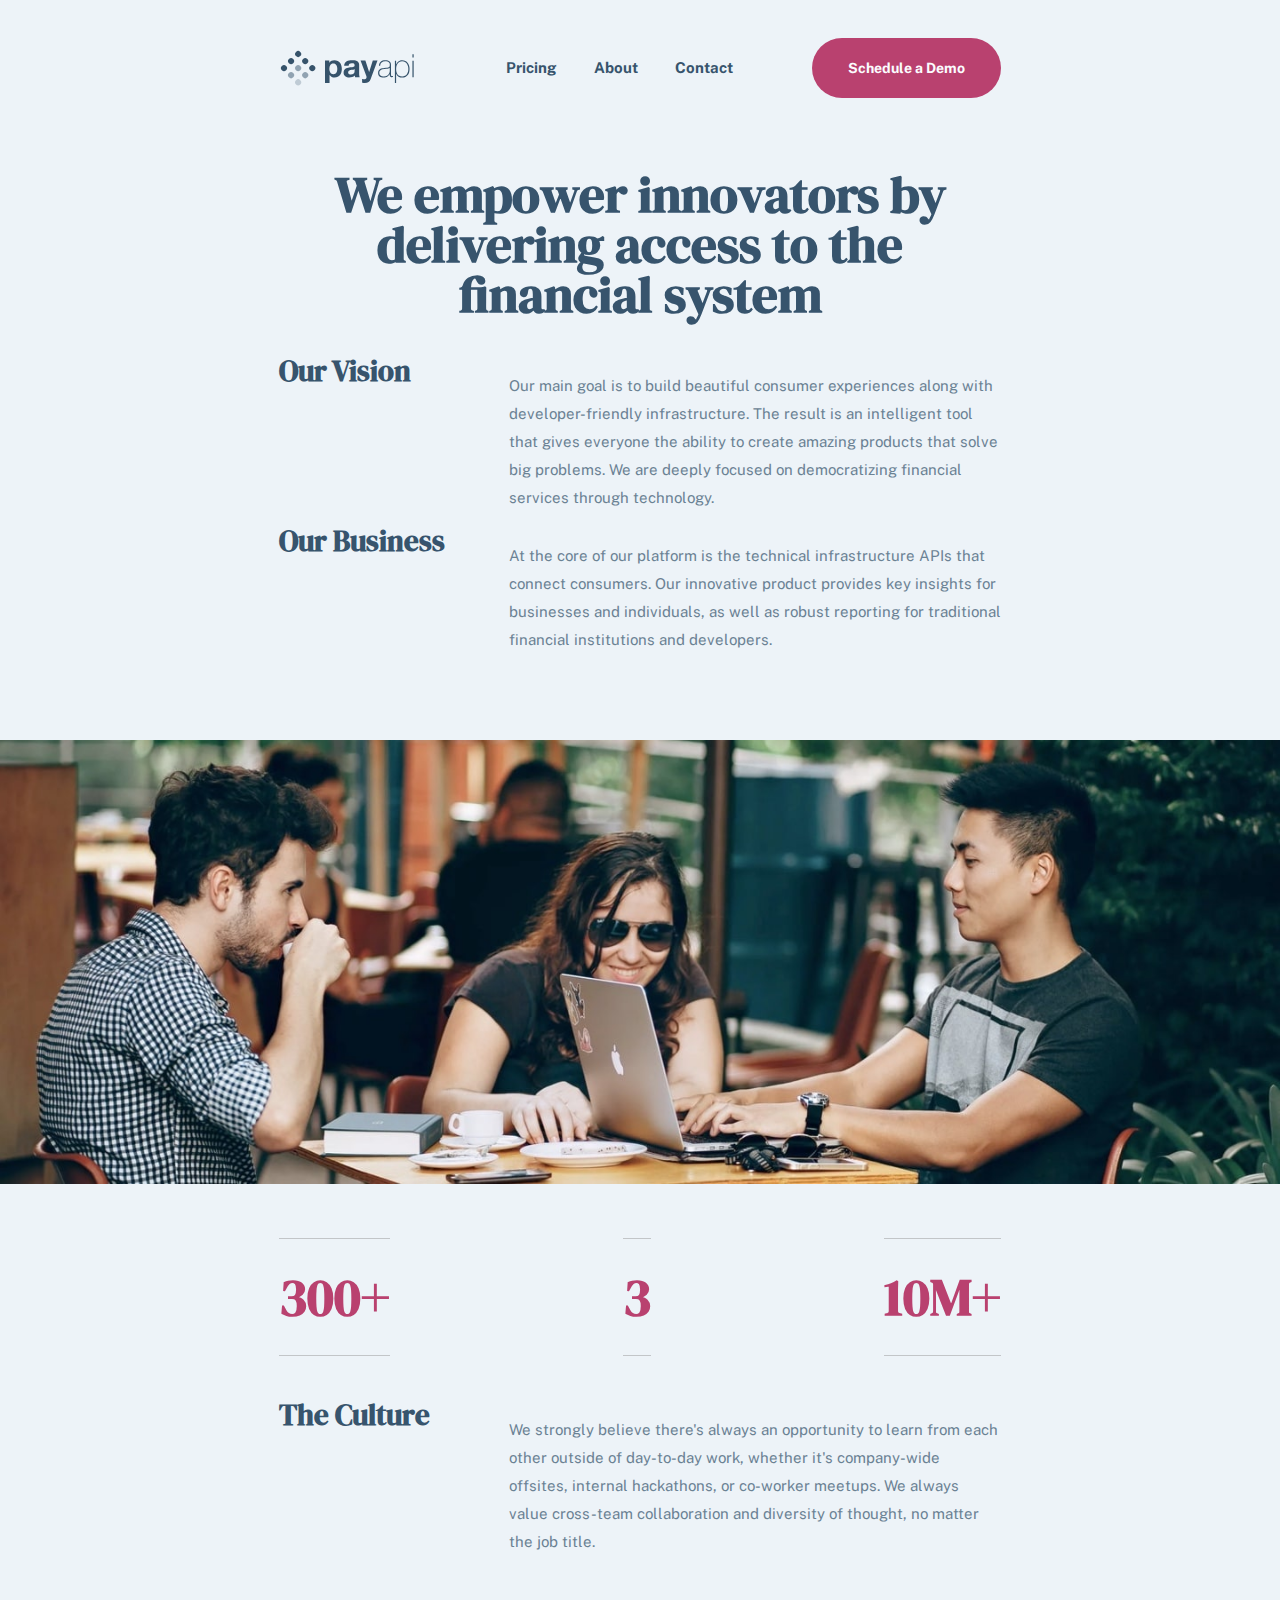
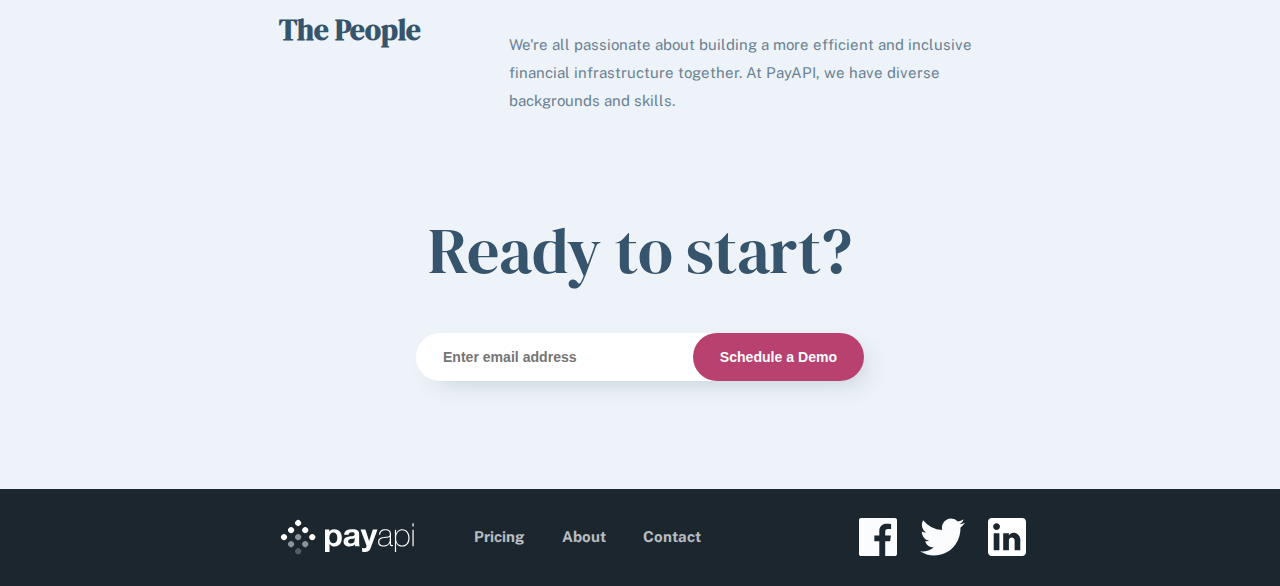
==== commit 8a0cc8bf: "added markup for the contact page" ====
--- a/about.html
+++ b/about.html
@@ -12,6 +12,7 @@
 </head>
 
 <body>
+  <!-- Header -->
   <header>
     <div class="wrapper">
       <div class="header__container">
@@ -33,6 +34,7 @@
     </div>
   </header>
 
+  <!-- Main -->
   <main>
     <section class="about">
       <div class="wrapper">
@@ -113,7 +115,8 @@
       </div>
     </section>
   </main>
-
+  
+  <!-- Footer -->
   <footer>
     <div class="wrapper">
       <div class="footer__container">
--- a/styles/about.min.css
+++ b/styles/about.min.css
@@ -1 +1 @@
-@import"https://fonts.googleapis.com/css2?family=DM+Serif+Display&family=Public+Sans:wght@100;400&display=swap";@import"https://fonts.googleapis.com/css2?family=DM+Serif+Display&family=Public+Sans:wght@100;400&display=swap";@import"https://fonts.googleapis.com/css2?family=DM+Serif+Display&family=Public+Sans:wght@100;400&display=swap";:root{--bg-pink-100: hsl(337, 60%, 64%);--bg-pink-200: hsl(337, 48%, 49%);--bg-body: #edf3f8;--bg-blue-100: hsl(207, 16%, 50%);--bg-blue-200: #1b262f;--text1: #fbfcfe;--text2: hsl(207, 33%, 32%);--fs-body: 0.938rem;--fs-72: 4.5rem;--fs-56: 3.5rem;--fs-48: 3rem;--fs-32: 2rem;--fs-25: 1.6rem;--fs-24: 1.5rem;--fs-20: 1.25rem}html{box-sizing:border-box;font-size:var(--fs-body);line-height:28px;font-family:"Public Sans",sans-serif}*,*::before,*::after{box-sizing:inherit}h1,h2,h3,h4{font-family:"DM Serif Display",serif}.wrapper{max-width:400px;padding:0 16px;margin:0 auto}@media(min-width: 768px){body{background-size:1100px 1100px;background-position:center -700px}.wrapper{max-width:800px;padding:0 39px}}@media(min-width: 1440px){.wrapper{max-width:1440px;padding:0 165px}body{background-size:900px 900px;background-position:890px -237px}}:root{--bg-pink-100: hsl(337, 60%, 64%);--bg-pink-200: hsl(337, 48%, 49%);--bg-body: #edf3f8;--bg-blue-100: hsl(207, 16%, 50%);--bg-blue-200: #1b262f;--text1: #fbfcfe;--text2: hsl(207, 33%, 32%);--fs-body: 0.938rem;--fs-72: 4.5rem;--fs-56: 3.5rem;--fs-48: 3rem;--fs-32: 2rem;--fs-25: 1.6rem;--fs-24: 1.5rem;--fs-20: 1.25rem}html{box-sizing:border-box;font-size:var(--fs-body);line-height:28px;font-family:"Public Sans",sans-serif}*,*::before,*::after{box-sizing:inherit}h1,h2,h3,h4{font-family:"DM Serif Display",serif}.wrapper{max-width:400px;padding:0 16px;margin:0 auto}@media(min-width: 768px){body{background-size:1100px 1100px;background-position:center -700px}.wrapper{max-width:800px;padding:0 39px}}@media(min-width: 1440px){.wrapper{max-width:1440px;padding:0 165px}body{background-size:900px 900px;background-position:890px -237px}}header{padding:2.5rem 0}header .wrapper .header__container{position:relative;display:flex;justify-content:space-between;align-items:center}header .wrapper nav ul{list-style:none;text-align:center;margin:0;z-index:2;padding:min(30vh,10rem) 2em;flex-direction:column;align-items:center;position:fixed;z-index:1000;inset:0 0 0 21%;background:var(--bg-blue-200);transform:translateX(100%)}header .wrapper nav ul[data-visible=true]{transition:transform 350ms ease-out;transform:translateX(0%)}header .wrapper nav ul[data-visible=true] li{margin-bottom:24px;font-weight:bold}header .wrapper nav ul[data-visible=true] li a{text-decoration:none;color:var(--text1)}header .wrapper nav .CTA-button{font-size:var(--fs-body);width:100%;margin-top:.438rem;font-weight:bold;color:var(--text1);border:none;border-radius:50px;padding:16px 36px;background-color:var(--bg-pink-200)}header .wrapper .mobile-nav-toggle{display:block;background-color:rgba(0,0,0,0);background-image:url("../../assets/shared/mobile/menu.svg");background-repeat:no-repeat;border:0;z-index:9999;position:absolute;width:2rem;top:.7rem;right:0;aspect-ratio:1}header .wrapper .mobile-nav-toggle[aria-expanded=true]{background-image:url("../../assets/shared/mobile/close.svg")}header .wrapper .sr-only:not(:focus):not(:active){clip:rect(0 0 0 0);-webkit-clip-path:inset(50%);clip-path:inset(50%);height:1px;overflow:hidden;position:absolute;white-space:nowrap;width:1px}@media(min-width: 768px){header .wrapper nav{display:flex;justify-content:space-between}header .wrapper nav ul{display:flex;flex-direction:row;position:relative;transform:none;padding:0;background:none;inset:0;padding-left:1rem}header .wrapper nav ul li{margin-left:2.5rem}header .wrapper nav ul li a{font-size:15px;font-weight:bold;color:var(--text2);text-decoration:none}header .wrapper nav ul .CTA-button{margin-left:5.25rem;margin-right:0;margin-top:0}header .wrapper .mobile-nav-toggle{display:none}}@media(min-width: 1440px){header .wrapper nav ul .CTA-button{margin-left:25rem}}:root{--bg-pink-100: hsl(337, 60%, 64%);--bg-pink-200: hsl(337, 48%, 49%);--bg-body: #edf3f8;--bg-blue-100: hsl(207, 16%, 50%);--bg-blue-200: #1b262f;--text1: #fbfcfe;--text2: hsl(207, 33%, 32%);--fs-body: 0.938rem;--fs-72: 4.5rem;--fs-56: 3.5rem;--fs-48: 3rem;--fs-32: 2rem;--fs-25: 1.6rem;--fs-24: 1.5rem;--fs-20: 1.25rem}html{box-sizing:border-box;font-size:var(--fs-body);line-height:28px;font-family:"Public Sans",sans-serif}*,*::before,*::after{box-sizing:inherit}h1,h2,h3,h4{font-family:"DM Serif Display",serif}.wrapper{max-width:400px;padding:0 16px;margin:0 auto}@media(min-width: 768px){body{background-size:1100px 1100px;background-position:center -700px}.wrapper{max-width:800px;padding:0 39px}}@media(min-width: 1440px){.wrapper{max-width:1440px;padding:0 165px}body{background-size:900px 900px;background-position:890px -237px}}footer{background-color:var(--bg-blue-200)}footer .footer__container{text-align:center;padding:2.563rem 0 3.438rem 0}footer .footer__container .footer__nav{text-align:center}footer .footer__container .footer__nav nav{margin:2.5rem 0}footer .footer__container .footer__nav nav ul{padding-left:0;list-style:none}footer .footer__container .footer__nav nav ul li{margin-bottom:1.938rem}footer .footer__container .footer__nav nav ul li a{font-weight:bold;opacity:.7;color:var(--text1);text-decoration:none}footer .footer__container .footer__social{display:flex;justify-content:center}footer .footer__container .footer__social img:nth-child(2){margin-inline:1.5rem}@media(min-width: 768px){footer .footer__container{display:flex;justify-content:space-between;padding:1.938rem 0}footer .footer__container .footer__nav{display:flex}footer .footer__container .footer__nav nav{display:flex;margin:0 0 0 4rem}footer .footer__container .footer__nav nav ul{margin:0;display:flex;align-items:center}footer .footer__container .footer__nav nav ul li{margin-bottom:0}footer .footer__container .footer__nav nav ul li:nth-child(2){margin-inline:2.5rem}}.CTA{margin:5rem 0}.CTA .CTA__container{text-align:center}.CTA .CTA__container h2{margin-top:0;color:var(--text2);letter-spacing:-0.25px;font-weight:400;font-size:clamp(32px,2rem + (1vw - 3.75px)*3.7559,72px);line-height:36px}.CTA .CTA__container form{display:flex;flex-direction:column}.CTA .CTA__container form .input-group{display:flex;flex-direction:column}.CTA .CTA__container form .input-group input{box-shadow:10px 10px 25px -10px rgba(54,83,107,.25);-webkit-box-shadow:10px 10px 25px -10px rgba(54,83,107,.25);-moz-box-shadow:10px 10px 25px -10px rgba(54,83,107,.25);margin-bottom:1rem}.CTA .CTA__container form .input-group input::-moz-placeholder{font-weight:bold}.CTA .CTA__container form .input-group input::placeholder{font-weight:bold}.CTA .CTA__container form .input-group input,.CTA .CTA__container form .input-group button{font-size:.938rem;padding:16px 27px;border:none;border-radius:50px}.CTA .CTA__container form .input-group button{font-weight:bold;color:var(--text1);background-color:var(--bg-pink-200)}@media(min-width: 768px){.CTA{margin:6.25rem 0}.CTA .CTA__container h2{line-height:56px}.CTA .CTA__container form{display:inline-flex}.CTA .CTA__container form .input-group{position:relative;display:inline-block}.CTA .CTA__container form .input-group input,.CTA .CTA__container form .input-group button{border:none;border-radius:50px}.CTA .CTA__container form .input-group input{padding-right:16rem}.CTA .CTA__container form .input-group button{position:absolute;top:0;right:0}}@media(min-width: 1440px){.CTA .CTA__container{display:flex;justify-content:space-between;align-items:center}.CTA .CTA__container h2{line-height:72px;margin-bottom:0}.CTA .CTA__container form .input-group input{margin-bottom:0}}body{margin:0;padding:0;background-color:var(--bg-body)}.about .about__container .about__title{font-size:clamp(2rem,1.4718309859rem + 2.2535211268vw,3.5rem);color:var(--text2);text-align:center;max-width:15ch;margin-inline:auto;margin-bottom:2.5rem}.about .about__container .about__details{text-align:center}.about .about__container .about__details .about__details--title{font-size:clamp(1.5rem,1.323943662rem + .7511737089vw,2rem);color:var(--text2)}.about .about__container .about__details .about__details--content{font-size:15px;color:var(--bg-blue-100)}.about .about__container .about__details .about--1,.about .about__container .about__details .about--2{margin-bottom:3rem}.about .about__hero img{margin:4.75rem 0 3rem 0;max-width:100%}.about .about__metrics{margin-bottom:3rem;display:flex;flex-direction:column;align-items:center;text-align:center}.about .about__metrics .metric h2{margin-top:0;font-weight:bold;font-size:3.5rem;color:var(--bg-pink-200)}.about .about__metrics .metric .title{margin-bottom:1.5rem;font-weight:normal;font-size:1rem;color:var(--bg-blue-100)}.about .about__metrics::before{content:"";width:100%;height:1px;background-color:var(--bg-blue-100);opacity:.5}.about .about__metrics::after{content:"";width:100%;height:1px;background-color:var(--bg-blue-100);opacity:.3}@media(min-width: 768px){.about .about__container .about__title{max-width:24ch;line-height:50px}.about .about__container .about__details{text-align:left}.about .about__container .about__details .about__details--wrap{display:grid;grid-template-columns:230px 1fr}.about .about__metrics{flex-direction:row;justify-content:space-between}.about .about__metrics .metric{border-top:1px solid rgba(151,151,151,.5);border-bottom:1px solid rgba(151,151,151,.5)}.about .about__metrics .metric h2{margin-top:.83em}.about .about__metrics .metric .title{display:none}.about .about__metrics::before,.about .about__metrics::after{content:none}}/*# sourceMappingURL=about.min.css.map */+@import"https://fonts.googleapis.com/css2?family=DM+Serif+Display&family=Public+Sans:wght@100;400&display=swap";@import"https://fonts.googleapis.com/css2?family=DM+Serif+Display&family=Public+Sans:wght@100;400&display=swap";@import"https://fonts.googleapis.com/css2?family=DM+Serif+Display&family=Public+Sans:wght@100;400&display=swap";:root{--bg-pink-100: hsl(337, 60%, 64%);--bg-pink-200: hsl(337, 48%, 49%);--bg-body: #edf3f8;--bg-blue-100: hsl(207, 16%, 50%);--bg-blue-200: #1b262f;--text1: #fbfcfe;--text2: hsl(207, 33%, 32%);--fs-body: 0.938rem;--fs-72: 4.5rem;--fs-56: 3.5rem;--fs-48: 3rem;--fs-32: 2rem;--fs-25: 1.6rem;--fs-24: 1.5rem;--fs-20: 1.25rem}html{box-sizing:border-box;font-size:var(--fs-body);line-height:28px;font-family:"Public Sans",sans-serif}*,*::before,*::after{box-sizing:inherit}h1,h2,h3,h4{font-family:"DM Serif Display",serif}.wrapper{max-width:400px;padding:0 16px;margin:0 auto}@media(min-width: 768px){body{background-size:1100px 1100px;background-position:center -700px}.wrapper{max-width:800px;padding:0 39px}}@media(min-width: 1440px){.wrapper{max-width:1440px;padding:0 165px}body{background-size:900px 900px;background-position:890px -237px}}:root{--bg-pink-100: hsl(337, 60%, 64%);--bg-pink-200: hsl(337, 48%, 49%);--bg-body: #edf3f8;--bg-blue-100: hsl(207, 16%, 50%);--bg-blue-200: #1b262f;--text1: #fbfcfe;--text2: hsl(207, 33%, 32%);--fs-body: 0.938rem;--fs-72: 4.5rem;--fs-56: 3.5rem;--fs-48: 3rem;--fs-32: 2rem;--fs-25: 1.6rem;--fs-24: 1.5rem;--fs-20: 1.25rem}html{box-sizing:border-box;font-size:var(--fs-body);line-height:28px;font-family:"Public Sans",sans-serif}*,*::before,*::after{box-sizing:inherit}h1,h2,h3,h4{font-family:"DM Serif Display",serif}.wrapper{max-width:400px;padding:0 16px;margin:0 auto}@media(min-width: 768px){body{background-size:1100px 1100px;background-position:center -700px}.wrapper{max-width:800px;padding:0 39px}}@media(min-width: 1440px){.wrapper{max-width:1440px;padding:0 165px}body{background-size:900px 900px;background-position:890px -237px}}header{padding:2.5rem 0}header .wrapper .header__container{position:relative;display:flex;justify-content:space-between;align-items:center}header .wrapper nav ul{list-style:none;text-align:center;margin:0;z-index:2;padding:min(30vh,10rem) 2em;flex-direction:column;align-items:center;position:fixed;z-index:1000;inset:0 0 0 21%;background:var(--bg-blue-200);transform:translateX(100%)}header .wrapper nav ul[data-visible=true]{transition:transform 350ms ease-out;transform:translateX(0%)}header .wrapper nav ul[data-visible=true] li{margin-bottom:24px;font-weight:bold}header .wrapper nav ul[data-visible=true] li a{text-decoration:none;color:var(--text1)}header .wrapper nav .CTA-button{font-size:var(--fs-body);width:100%;margin-top:.438rem;font-weight:bold;color:var(--text1);border:none;border-radius:50px;padding:16px 36px;background-color:var(--bg-pink-200)}header .wrapper .mobile-nav-toggle{display:block;background-color:rgba(0,0,0,0);background-image:url("../../assets/shared/mobile/menu.svg");background-repeat:no-repeat;border:0;z-index:9999;position:absolute;width:2rem;top:.7rem;right:0;aspect-ratio:1}header .wrapper .mobile-nav-toggle[aria-expanded=true]{background-image:url("../../assets/shared/mobile/close.svg")}header .wrapper .sr-only:not(:focus):not(:active){clip:rect(0 0 0 0);-webkit-clip-path:inset(50%);clip-path:inset(50%);height:1px;overflow:hidden;position:absolute;white-space:nowrap;width:1px}@media(min-width: 768px){header .wrapper nav{display:flex;justify-content:space-between}header .wrapper nav ul{display:flex;flex-direction:row;position:relative;transform:none;padding:0;background:none;inset:0;padding-left:1rem}header .wrapper nav ul li{margin-left:2.5rem}header .wrapper nav ul li a{font-size:15px;font-weight:bold;color:var(--text2);text-decoration:none}header .wrapper nav ul .CTA-button{margin-left:5.25rem;margin-right:0;margin-top:0}header .wrapper .mobile-nav-toggle{display:none}}@media(min-width: 1440px){header .wrapper nav ul .CTA-button{margin-left:25rem}}:root{--bg-pink-100: hsl(337, 60%, 64%);--bg-pink-200: hsl(337, 48%, 49%);--bg-body: #edf3f8;--bg-blue-100: hsl(207, 16%, 50%);--bg-blue-200: #1b262f;--text1: #fbfcfe;--text2: hsl(207, 33%, 32%);--fs-body: 0.938rem;--fs-72: 4.5rem;--fs-56: 3.5rem;--fs-48: 3rem;--fs-32: 2rem;--fs-25: 1.6rem;--fs-24: 1.5rem;--fs-20: 1.25rem}html{box-sizing:border-box;font-size:var(--fs-body);line-height:28px;font-family:"Public Sans",sans-serif}*,*::before,*::after{box-sizing:inherit}h1,h2,h3,h4{font-family:"DM Serif Display",serif}.wrapper{max-width:400px;padding:0 16px;margin:0 auto}@media(min-width: 768px){body{background-size:1100px 1100px;background-position:center -700px}.wrapper{max-width:800px;padding:0 39px}}@media(min-width: 1440px){.wrapper{max-width:1440px;padding:0 165px}body{background-size:900px 900px;background-position:890px -237px}}footer{background-color:var(--bg-blue-200)}footer .footer__container{text-align:center;padding:2.563rem 0 3.438rem 0}footer .footer__container .footer__nav{text-align:center}footer .footer__container .footer__nav nav{margin:2.5rem 0}footer .footer__container .footer__nav nav ul{padding-left:0;list-style:none}footer .footer__container .footer__nav nav ul li{margin-bottom:1.938rem}footer .footer__container .footer__nav nav ul li a{font-weight:bold;opacity:.7;color:var(--text1);text-decoration:none}footer .footer__container .footer__social{display:flex;justify-content:center}footer .footer__container .footer__social img:nth-child(2){margin-inline:1.5rem}@media(min-width: 768px){footer .footer__container{display:flex;justify-content:space-between;padding:1.938rem 0}footer .footer__container .footer__nav{display:flex}footer .footer__container .footer__nav nav{display:flex;margin:0 0 0 4rem}footer .footer__container .footer__nav nav ul{margin:0;display:flex;align-items:center}footer .footer__container .footer__nav nav ul li{margin-bottom:0}footer .footer__container .footer__nav nav ul li:nth-child(2){margin-inline:2.5rem}}.CTA{margin:5rem 0}.CTA .CTA__container{text-align:center}.CTA .CTA__container h2{margin-top:0;color:var(--text2);letter-spacing:-0.25px;font-weight:400;font-size:clamp(32px,2rem + (1vw - 3.75px)*3.7559,72px);line-height:36px}.CTA .CTA__container form{display:flex;flex-direction:column}.CTA .CTA__container form .input-group{display:flex;flex-direction:column}.CTA .CTA__container form .input-group input{box-shadow:10px 10px 25px -10px rgba(54,83,107,.25);-webkit-box-shadow:10px 10px 25px -10px rgba(54,83,107,.25);-moz-box-shadow:10px 10px 25px -10px rgba(54,83,107,.25);margin-bottom:1rem}.CTA .CTA__container form .input-group input::-moz-placeholder{font-weight:bold}.CTA .CTA__container form .input-group input::placeholder{font-weight:bold}.CTA .CTA__container form .input-group input,.CTA .CTA__container form .input-group button{font-size:.938rem;padding:16px 27px;border:none;border-radius:50px}.CTA .CTA__container form .input-group button{font-weight:bold;color:var(--text1);background-color:var(--bg-pink-200)}@media(min-width: 768px){.CTA{margin:6.25rem 0}.CTA .CTA__container h2{line-height:56px}.CTA .CTA__container form{display:inline-flex}.CTA .CTA__container form .input-group{position:relative;display:inline-block}.CTA .CTA__container form .input-group input,.CTA .CTA__container form .input-group button{border:none;border-radius:50px}.CTA .CTA__container form .input-group input{padding-right:16rem}.CTA .CTA__container form .input-group button{position:absolute;top:0;right:0}}@media(min-width: 1440px){.CTA .CTA__container{display:flex;justify-content:space-between;align-items:center}.CTA .CTA__container h2{line-height:72px;margin-bottom:0}.CTA .CTA__container form .input-group input{margin-bottom:0}}body{margin:0;padding:0;background-color:var(--bg-body)}.about .about__container .about__title{font-size:clamp(2rem,1.4718309859rem + 2.2535211268vw,3.5rem);color:var(--text2);text-align:center;max-width:15ch;margin-inline:auto;margin-bottom:2.5rem}.about .about__container .about__details{text-align:center}.about .about__container .about__details .about__details--title{font-size:clamp(1.5rem,1.323943662rem + .7511737089vw,2rem);color:var(--text2)}.about .about__container .about__details .about__details--content{font-size:15px;color:var(--bg-blue-100)}.about .about__container .about__details .about--1,.about .about__container .about__details .about--2{margin-bottom:3rem}.about .about__hero img{margin:4.75rem 0 3rem 0;max-width:100%}.about .about__metrics{margin-bottom:3rem;display:flex;flex-direction:column;align-items:center;text-align:center}.about .about__metrics .metric h2{margin-top:0;font-weight:bold;font-size:3.5rem;color:var(--bg-pink-200)}.about .about__metrics .metric .title{margin-bottom:1.5rem;font-weight:normal;font-size:1rem;color:var(--bg-blue-100)}.about .about__metrics::before{content:"";width:100%;height:1px;background-color:var(--bg-blue-100);opacity:.5}.about .about__metrics::after{content:"";width:100%;height:1px;background-color:var(--bg-blue-100);opacity:.3}@media(min-width: 768px){.about .about__container .about__title{max-width:24ch;line-height:50px}.about .about__container .about__details{text-align:left}.about .about__container .about__details .about__details--title{margin-top:0}.about .about__container .about__details .about__details--wrap{display:grid;grid-template-columns:230px 1fr}.about .about__metrics{flex-direction:row;justify-content:space-between}.about .about__metrics .metric{border-top:1px solid rgba(151,151,151,.5);border-bottom:1px solid rgba(151,151,151,.5)}.about .about__metrics .metric h2{margin-top:.83em}.about .about__metrics .metric .title{display:none}.about .about__metrics::before,.about .about__metrics::after{content:none}}@media(min-width: 1440px){.about{background-image:url("../../assets/shared/desktop/bg-pattern-circle.svg");background-repeat:no-repeat;background-size:50%;background-position-y:410px;background-position-x:-500px}.about .about__container{max-width:920px;margin-inline:auto}.about .about__container .about__title{line-height:56px;text-align:left;max-width:24ch;margin-inline:0;margin-bottom:70px}.about .about__container .about__details--wrap .about__details--content{margin:0}.about .about__container .about__details--wrap:nth-child(1){margin-bottom:56px}.about .about__hero img{width:100%;max-width:100%}}/*# sourceMappingURL=about.min.css.map */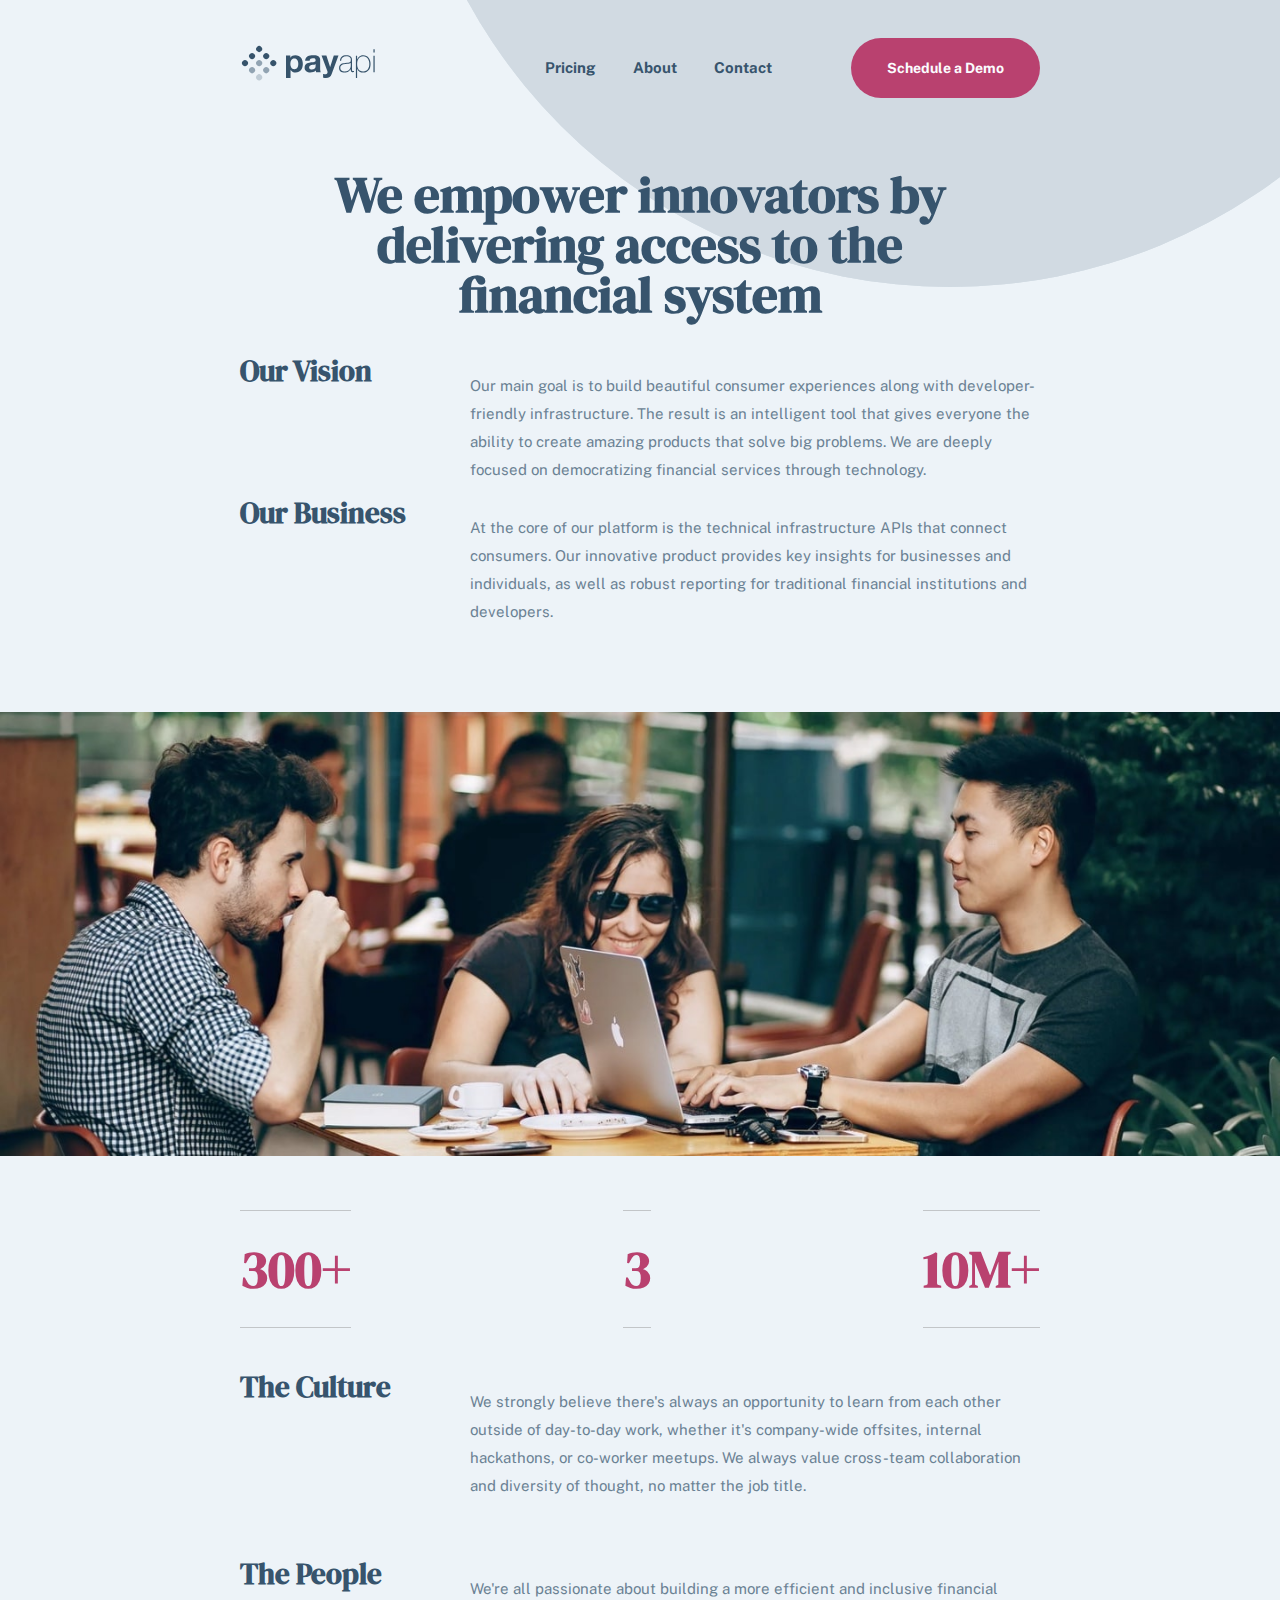
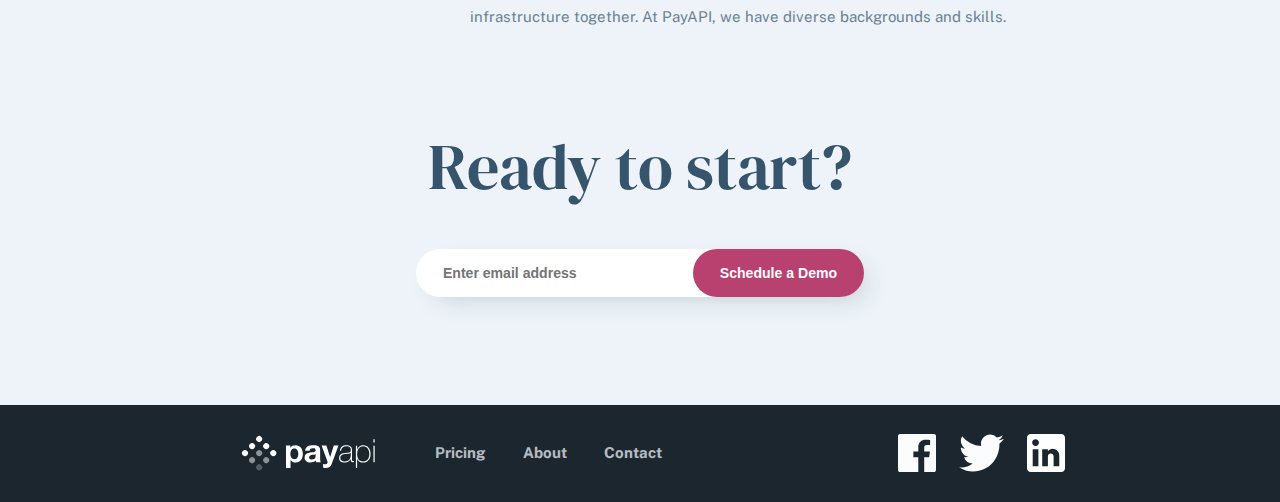
==== commit 84d18ae7: "logo redirects to index.html page" ====
--- a/about.html
+++ b/about.html
@@ -16,7 +16,7 @@
   <header>
     <div class="wrapper">
       <div class="header__container">
-        <img src="./assets/shared/desktop/logo.svg" alt="PayAPI" />
+        <a href="/index.html"><img src="./assets/shared/desktop/logo.svg" alt="PayAPI" /></a>
         <button class="mobile-nav-toggle" aria-controls="menu" aria-expanded="false">
           <span class="sr-only">Menu</span>
         </button>
--- a/styles/about.min.css
+++ b/styles/about.min.css
@@ -1 +1 @@
-@import"https://fonts.googleapis.com/css2?family=DM+Serif+Display&family=Public+Sans:wght@100;400&display=swap";@import"https://fonts.googleapis.com/css2?family=DM+Serif+Display&family=Public+Sans:wght@100;400&display=swap";@import"https://fonts.googleapis.com/css2?family=DM+Serif+Display&family=Public+Sans:wght@100;400&display=swap";:root{--bg-pink-100: hsl(337, 60%, 64%);--bg-pink-200: hsl(337, 48%, 49%);--bg-body: #edf3f8;--bg-blue-100: hsl(207, 16%, 50%);--bg-blue-200: #1b262f;--text1: #fbfcfe;--text2: hsl(207, 33%, 32%);--fs-body: 0.938rem;--fs-72: 4.5rem;--fs-56: 3.5rem;--fs-48: 3rem;--fs-32: 2rem;--fs-25: 1.6rem;--fs-24: 1.5rem;--fs-20: 1.25rem}html{box-sizing:border-box;font-size:var(--fs-body);line-height:28px;font-family:"Public Sans",sans-serif}*,*::before,*::after{box-sizing:inherit}h1,h2,h3,h4{font-family:"DM Serif Display",serif}.wrapper{max-width:400px;padding:0 16px;margin:0 auto}@media(min-width: 768px){body{background-size:1100px 1100px;background-position:center -700px}.wrapper{max-width:800px;padding:0 39px}}@media(min-width: 1440px){.wrapper{max-width:1440px;padding:0 165px}body{background-size:900px 900px;background-position:890px -237px}}:root{--bg-pink-100: hsl(337, 60%, 64%);--bg-pink-200: hsl(337, 48%, 49%);--bg-body: #edf3f8;--bg-blue-100: hsl(207, 16%, 50%);--bg-blue-200: #1b262f;--text1: #fbfcfe;--text2: hsl(207, 33%, 32%);--fs-body: 0.938rem;--fs-72: 4.5rem;--fs-56: 3.5rem;--fs-48: 3rem;--fs-32: 2rem;--fs-25: 1.6rem;--fs-24: 1.5rem;--fs-20: 1.25rem}html{box-sizing:border-box;font-size:var(--fs-body);line-height:28px;font-family:"Public Sans",sans-serif}*,*::before,*::after{box-sizing:inherit}h1,h2,h3,h4{font-family:"DM Serif Display",serif}.wrapper{max-width:400px;padding:0 16px;margin:0 auto}@media(min-width: 768px){body{background-size:1100px 1100px;background-position:center -700px}.wrapper{max-width:800px;padding:0 39px}}@media(min-width: 1440px){.wrapper{max-width:1440px;padding:0 165px}body{background-size:900px 900px;background-position:890px -237px}}header{padding:2.5rem 0}header .wrapper .header__container{position:relative;display:flex;justify-content:space-between;align-items:center}header .wrapper nav ul{list-style:none;text-align:center;margin:0;z-index:2;padding:min(30vh,10rem) 2em;flex-direction:column;align-items:center;position:fixed;z-index:1000;inset:0 0 0 21%;background:var(--bg-blue-200);transform:translateX(100%)}header .wrapper nav ul[data-visible=true]{transition:transform 350ms ease-out;transform:translateX(0%)}header .wrapper nav ul[data-visible=true] li{margin-bottom:24px;font-weight:bold}header .wrapper nav ul[data-visible=true] li a{text-decoration:none;color:var(--text1)}header .wrapper nav .CTA-button{font-size:var(--fs-body);width:100%;margin-top:.438rem;font-weight:bold;color:var(--text1);border:none;border-radius:50px;padding:16px 36px;background-color:var(--bg-pink-200)}header .wrapper .mobile-nav-toggle{display:block;background-color:rgba(0,0,0,0);background-image:url("../../assets/shared/mobile/menu.svg");background-repeat:no-repeat;border:0;z-index:9999;position:absolute;width:2rem;top:.7rem;right:0;aspect-ratio:1}header .wrapper .mobile-nav-toggle[aria-expanded=true]{background-image:url("../../assets/shared/mobile/close.svg")}header .wrapper .sr-only:not(:focus):not(:active){clip:rect(0 0 0 0);-webkit-clip-path:inset(50%);clip-path:inset(50%);height:1px;overflow:hidden;position:absolute;white-space:nowrap;width:1px}@media(min-width: 768px){header .wrapper nav{display:flex;justify-content:space-between}header .wrapper nav ul{display:flex;flex-direction:row;position:relative;transform:none;padding:0;background:none;inset:0;padding-left:1rem}header .wrapper nav ul li{margin-left:2.5rem}header .wrapper nav ul li a{font-size:15px;font-weight:bold;color:var(--text2);text-decoration:none}header .wrapper nav ul .CTA-button{margin-left:5.25rem;margin-right:0;margin-top:0}header .wrapper .mobile-nav-toggle{display:none}}@media(min-width: 1440px){header .wrapper nav ul .CTA-button{margin-left:25rem}}:root{--bg-pink-100: hsl(337, 60%, 64%);--bg-pink-200: hsl(337, 48%, 49%);--bg-body: #edf3f8;--bg-blue-100: hsl(207, 16%, 50%);--bg-blue-200: #1b262f;--text1: #fbfcfe;--text2: hsl(207, 33%, 32%);--fs-body: 0.938rem;--fs-72: 4.5rem;--fs-56: 3.5rem;--fs-48: 3rem;--fs-32: 2rem;--fs-25: 1.6rem;--fs-24: 1.5rem;--fs-20: 1.25rem}html{box-sizing:border-box;font-size:var(--fs-body);line-height:28px;font-family:"Public Sans",sans-serif}*,*::before,*::after{box-sizing:inherit}h1,h2,h3,h4{font-family:"DM Serif Display",serif}.wrapper{max-width:400px;padding:0 16px;margin:0 auto}@media(min-width: 768px){body{background-size:1100px 1100px;background-position:center -700px}.wrapper{max-width:800px;padding:0 39px}}@media(min-width: 1440px){.wrapper{max-width:1440px;padding:0 165px}body{background-size:900px 900px;background-position:890px -237px}}footer{background-color:var(--bg-blue-200)}footer .footer__container{text-align:center;padding:2.563rem 0 3.438rem 0}footer .footer__container .footer__nav{text-align:center}footer .footer__container .footer__nav nav{margin:2.5rem 0}footer .footer__container .footer__nav nav ul{padding-left:0;list-style:none}footer .footer__container .footer__nav nav ul li{margin-bottom:1.938rem}footer .footer__container .footer__nav nav ul li a{font-weight:bold;opacity:.7;color:var(--text1);text-decoration:none}footer .footer__container .footer__social{display:flex;justify-content:center}footer .footer__container .footer__social img:nth-child(2){margin-inline:1.5rem}@media(min-width: 768px){footer .footer__container{display:flex;justify-content:space-between;padding:1.938rem 0}footer .footer__container .footer__nav{display:flex}footer .footer__container .footer__nav nav{display:flex;margin:0 0 0 4rem}footer .footer__container .footer__nav nav ul{margin:0;display:flex;align-items:center}footer .footer__container .footer__nav nav ul li{margin-bottom:0}footer .footer__container .footer__nav nav ul li:nth-child(2){margin-inline:2.5rem}}.CTA{margin:5rem 0}.CTA .CTA__container{text-align:center}.CTA .CTA__container h2{margin-top:0;color:var(--text2);letter-spacing:-0.25px;font-weight:400;font-size:clamp(32px,2rem + (1vw - 3.75px)*3.7559,72px);line-height:36px}.CTA .CTA__container form{display:flex;flex-direction:column}.CTA .CTA__container form .input-group{display:flex;flex-direction:column}.CTA .CTA__container form .input-group input{box-shadow:10px 10px 25px -10px rgba(54,83,107,.25);-webkit-box-shadow:10px 10px 25px -10px rgba(54,83,107,.25);-moz-box-shadow:10px 10px 25px -10px rgba(54,83,107,.25);margin-bottom:1rem}.CTA .CTA__container form .input-group input::-moz-placeholder{font-weight:bold}.CTA .CTA__container form .input-group input::placeholder{font-weight:bold}.CTA .CTA__container form .input-group input,.CTA .CTA__container form .input-group button{font-size:.938rem;padding:16px 27px;border:none;border-radius:50px}.CTA .CTA__container form .input-group button{font-weight:bold;color:var(--text1);background-color:var(--bg-pink-200)}@media(min-width: 768px){.CTA{margin:6.25rem 0}.CTA .CTA__container h2{line-height:56px}.CTA .CTA__container form{display:inline-flex}.CTA .CTA__container form .input-group{position:relative;display:inline-block}.CTA .CTA__container form .input-group input,.CTA .CTA__container form .input-group button{border:none;border-radius:50px}.CTA .CTA__container form .input-group input{padding-right:16rem}.CTA .CTA__container form .input-group button{position:absolute;top:0;right:0}}@media(min-width: 1440px){.CTA .CTA__container{display:flex;justify-content:space-between;align-items:center}.CTA .CTA__container h2{line-height:72px;margin-bottom:0}.CTA .CTA__container form .input-group input{margin-bottom:0}}body{margin:0;padding:0;background-color:var(--bg-body)}.about .about__container .about__title{font-size:clamp(2rem,1.4718309859rem + 2.2535211268vw,3.5rem);color:var(--text2);text-align:center;max-width:15ch;margin-inline:auto;margin-bottom:2.5rem}.about .about__container .about__details{text-align:center}.about .about__container .about__details .about__details--title{font-size:clamp(1.5rem,1.323943662rem + .7511737089vw,2rem);color:var(--text2)}.about .about__container .about__details .about__details--content{font-size:15px;color:var(--bg-blue-100)}.about .about__container .about__details .about--1,.about .about__container .about__details .about--2{margin-bottom:3rem}.about .about__hero img{margin:4.75rem 0 3rem 0;max-width:100%}.about .about__metrics{margin-bottom:3rem;display:flex;flex-direction:column;align-items:center;text-align:center}.about .about__metrics .metric h2{margin-top:0;font-weight:bold;font-size:3.5rem;color:var(--bg-pink-200)}.about .about__metrics .metric .title{margin-bottom:1.5rem;font-weight:normal;font-size:1rem;color:var(--bg-blue-100)}.about .about__metrics::before{content:"";width:100%;height:1px;background-color:var(--bg-blue-100);opacity:.5}.about .about__metrics::after{content:"";width:100%;height:1px;background-color:var(--bg-blue-100);opacity:.3}@media(min-width: 768px){.about .about__container .about__title{max-width:24ch;line-height:50px}.about .about__container .about__details{text-align:left}.about .about__container .about__details .about__details--title{margin-top:0}.about .about__container .about__details .about__details--wrap{display:grid;grid-template-columns:230px 1fr}.about .about__metrics{flex-direction:row;justify-content:space-between}.about .about__metrics .metric{border-top:1px solid rgba(151,151,151,.5);border-bottom:1px solid rgba(151,151,151,.5)}.about .about__metrics .metric h2{margin-top:.83em}.about .about__metrics .metric .title{display:none}.about .about__metrics::before,.about .about__metrics::after{content:none}}@media(min-width: 1440px){.about{background-image:url("../../assets/shared/desktop/bg-pattern-circle.svg");background-repeat:no-repeat;background-size:50%;background-position-y:410px;background-position-x:-500px}.about .about__container{max-width:920px;margin-inline:auto}.about .about__container .about__title{line-height:56px;text-align:left;max-width:24ch;margin-inline:0;margin-bottom:70px}.about .about__container .about__details--wrap .about__details--content{margin:0}.about .about__container .about__details--wrap:nth-child(1){margin-bottom:56px}.about .about__hero img{width:100%;max-width:100%}}/*# sourceMappingURL=about.min.css.map */+@import"https://fonts.googleapis.com/css2?family=DM+Serif+Display&family=Public+Sans:wght@100;400&display=swap";@import"https://fonts.googleapis.com/css2?family=DM+Serif+Display&family=Public+Sans:wght@100;400&display=swap";@import"https://fonts.googleapis.com/css2?family=DM+Serif+Display&family=Public+Sans:wght@100;400&display=swap";:root{--bg-pink-100: hsl(337, 60%, 64%);--bg-pink-200: hsl(337, 48%, 49%);--bg-body: #edf3f8;--bg-blue-100: hsl(207, 16%, 50%);--bg-blue-200: #1b262f;--text1: #fbfcfe;--text2: rgb(55, 84, 109);--fs-body: 0.938rem;--fs-72: 4.5rem;--fs-56: 3.5rem;--fs-48: 3rem;--fs-32: 2rem;--fs-25: 1.6rem;--fs-24: 1.5rem;--fs-20: 1.25rem}html{font-size:var(--fs-body);line-height:28px;font-family:"Public Sans",sans-serif}body{margin:0;padding:0;background-color:var(--bg-body)}*,*::before,*::after{box-sizing:inherit}h1,h2,h3,h4{font-family:"DM Serif Display",serif}.wrapper{max-width:400px;padding:0 16px;margin:0 auto}@media(min-width: 768px){body{background-size:1100px 1100px;background-position:center -700px}.wrapper{max-width:800px;padding:0 39px}}@media(min-width: 1440px){.wrapper{max-width:1400px;padding:0 165px}body{background-size:900px 900px;background-position:890px -237px}}:root{--bg-pink-100: hsl(337, 60%, 64%);--bg-pink-200: hsl(337, 48%, 49%);--bg-body: #edf3f8;--bg-blue-100: hsl(207, 16%, 50%);--bg-blue-200: #1b262f;--text1: #fbfcfe;--text2: rgb(55, 84, 109);--fs-body: 0.938rem;--fs-72: 4.5rem;--fs-56: 3.5rem;--fs-48: 3rem;--fs-32: 2rem;--fs-25: 1.6rem;--fs-24: 1.5rem;--fs-20: 1.25rem}html{font-size:var(--fs-body);line-height:28px;font-family:"Public Sans",sans-serif}body{margin:0;padding:0;background-color:var(--bg-body)}*,*::before,*::after{box-sizing:inherit}h1,h2,h3,h4{font-family:"DM Serif Display",serif}.wrapper{max-width:400px;padding:0 16px;margin:0 auto}@media(min-width: 768px){body{background-size:1100px 1100px;background-position:center -700px}.wrapper{max-width:800px;padding:0 39px}}@media(min-width: 1440px){.wrapper{max-width:1400px;padding:0 165px}body{background-size:900px 900px;background-position:890px -237px}}header{padding:2.5rem 0}header .wrapper .header__container{position:relative;display:flex;justify-content:space-between;align-items:center}header .wrapper nav ul{list-style:none;text-align:center;margin:0;z-index:2;padding:min(30vh,10rem) 2em;flex-direction:column;align-items:center;position:fixed;z-index:1000;inset:0 0 0 21%;background:var(--bg-blue-200);transform:translateX(100%)}header .wrapper nav ul[data-visible=true]{transition:transform 350ms ease-out;transform:translateX(0%)}header .wrapper nav ul[data-visible=true] li{margin-bottom:24px;font-weight:bold}header .wrapper nav ul[data-visible=true] li a{text-decoration:none;color:var(--text1)}header .wrapper nav .CTA-button{font-size:var(--fs-body);width:100%;margin-top:.438rem;font-weight:bold;color:var(--text1);border:none;border-radius:50px;padding:16px 36px;background-color:var(--bg-pink-200)}header .wrapper .mobile-nav-toggle{display:block;background-color:rgba(0,0,0,0);background-image:url("../../assets/shared/mobile/menu.svg");background-repeat:no-repeat;border:0;z-index:9999;position:absolute;width:2rem;top:.7rem;right:0;aspect-ratio:1}header .wrapper .mobile-nav-toggle[aria-expanded=true]{background-image:url("../../assets/shared/mobile/close.svg")}header .wrapper .sr-only:not(:focus):not(:active){clip:rect(0 0 0 0);-webkit-clip-path:inset(50%);clip-path:inset(50%);height:1px;overflow:hidden;position:absolute;white-space:nowrap;width:1px}@media(min-width: 768px){header .wrapper nav{display:flex;justify-content:space-between}header .wrapper nav ul{display:flex;flex-direction:row;position:relative;transform:none;padding:0;background:none;inset:0;padding-left:1rem}header .wrapper nav ul li{margin-left:2.5rem}header .wrapper nav ul li a{font-size:15px;font-weight:bold;color:var(--text2);text-decoration:none}header .wrapper nav ul .CTA-button{margin-left:5.25rem;margin-right:0;margin-top:0}header .wrapper .mobile-nav-toggle{display:none}}@media(min-width: 1440px){header .wrapper nav ul .CTA-button{margin-left:25rem}}:root{--bg-pink-100: hsl(337, 60%, 64%);--bg-pink-200: hsl(337, 48%, 49%);--bg-body: #edf3f8;--bg-blue-100: hsl(207, 16%, 50%);--bg-blue-200: #1b262f;--text1: #fbfcfe;--text2: rgb(55, 84, 109);--fs-body: 0.938rem;--fs-72: 4.5rem;--fs-56: 3.5rem;--fs-48: 3rem;--fs-32: 2rem;--fs-25: 1.6rem;--fs-24: 1.5rem;--fs-20: 1.25rem}html{font-size:var(--fs-body);line-height:28px;font-family:"Public Sans",sans-serif}body{margin:0;padding:0;background-color:var(--bg-body)}*,*::before,*::after{box-sizing:inherit}h1,h2,h3,h4{font-family:"DM Serif Display",serif}.wrapper{max-width:400px;padding:0 16px;margin:0 auto}@media(min-width: 768px){body{background-size:1100px 1100px;background-position:center -700px}.wrapper{max-width:800px;padding:0 39px}}@media(min-width: 1440px){.wrapper{max-width:1400px;padding:0 165px}body{background-size:900px 900px;background-position:890px -237px}}footer{background-color:var(--bg-blue-200)}footer .footer__container{text-align:center;padding:2.563rem 0 3.438rem 0}footer .footer__container .footer__nav{text-align:center}footer .footer__container .footer__nav nav{margin:2.5rem 0}footer .footer__container .footer__nav nav ul{padding-left:0;list-style:none}footer .footer__container .footer__nav nav ul li{margin-bottom:1.938rem}footer .footer__container .footer__nav nav ul li a{font-weight:bold;opacity:.7;color:var(--text1);text-decoration:none}footer .footer__container .footer__social{display:flex;justify-content:center}footer .footer__container .footer__social img:nth-child(2){margin-inline:1.5rem}@media(min-width: 768px){footer .footer__container{display:flex;justify-content:space-between;padding:1.938rem 0}footer .footer__container .footer__nav{display:flex}footer .footer__container .footer__nav nav{display:flex;margin:0 0 0 4rem}footer .footer__container .footer__nav nav ul{margin:0;display:flex;align-items:center}footer .footer__container .footer__nav nav ul li{margin-bottom:0}footer .footer__container .footer__nav nav ul li:nth-child(2){margin-inline:2.5rem}}.CTA{margin:5rem 0}.CTA .CTA__container{text-align:center}.CTA .CTA__container h2{margin-top:0;color:var(--text2);letter-spacing:-0.25px;font-weight:400;font-size:clamp(32px,2rem + (1vw - 3.75px)*3.7559,72px);line-height:36px}.CTA .CTA__container form{display:flex;flex-direction:column}.CTA .CTA__container form .input-group{display:flex;flex-direction:column}.CTA .CTA__container form .input-group input{box-shadow:10px 10px 25px -10px rgba(54,83,107,.25);-webkit-box-shadow:10px 10px 25px -10px rgba(54,83,107,.25);-moz-box-shadow:10px 10px 25px -10px rgba(54,83,107,.25);margin-bottom:1rem}.CTA .CTA__container form .input-group input::-moz-placeholder{font-weight:bold}.CTA .CTA__container form .input-group input::placeholder{font-weight:bold}.CTA .CTA__container form .input-group input,.CTA .CTA__container form .input-group button{font-size:.938rem;padding:16px 27px;border:none;border-radius:50px}.CTA .CTA__container form .input-group button{font-weight:bold;color:var(--text1);background-color:var(--bg-pink-200)}@media(min-width: 768px){.CTA{margin:6.25rem 0}.CTA .CTA__container h2{line-height:56px}.CTA .CTA__container form{display:inline-flex}.CTA .CTA__container form .input-group{position:relative;display:inline-block}.CTA .CTA__container form .input-group input,.CTA .CTA__container form .input-group button{border:none;border-radius:50px}.CTA .CTA__container form .input-group input{padding-right:16rem}.CTA .CTA__container form .input-group button{position:absolute;top:0;right:0}}@media(min-width: 1440px){.CTA .CTA__container{display:flex;justify-content:space-between;align-items:center}.CTA .CTA__container h2{line-height:72px;margin-bottom:0}.CTA .CTA__container form .input-group input{margin-bottom:0}}body{margin:0;padding:0;background-color:var(--bg-body);background-image:url("../assets/shared/desktop/bg-pattern-circle.svg");background-repeat:no-repeat;background-position:100px -658px}@media(min-width: 768px){body{background-position:400px -813px}}@media(min-width: 1440px){body{background-position:990px -600px}}.about .about__container .about__title{font-size:clamp(2rem,1.4718309859rem + 2.2535211268vw,3.5rem);color:var(--text2);text-align:center;max-width:15ch;margin-inline:auto;margin-bottom:2.5rem}.about .about__container .about__details{text-align:center}.about .about__container .about__details .about__details--title{font-size:clamp(1.5rem,1.323943662rem + .7511737089vw,2rem);color:var(--text2)}.about .about__container .about__details .about__details--content{font-size:15px;color:var(--bg-blue-100)}.about .about__container .about__details .about--1,.about .about__container .about__details .about--2{margin-bottom:3rem}.about .about__hero img{margin:4.75rem 0 3rem 0;max-width:100%}.about .about__metrics{margin-bottom:3rem;display:flex;flex-direction:column;align-items:center;text-align:center}.about .about__metrics .metric h2{margin-top:0;font-weight:bold;font-size:3.5rem;color:var(--bg-pink-200)}.about .about__metrics .metric .title{margin-bottom:1.5rem;font-weight:normal;font-size:1rem;color:var(--bg-blue-100)}.about .about__metrics::before{content:"";width:100%;height:1px;background-color:var(--bg-blue-100);opacity:.5}.about .about__metrics::after{content:"";width:100%;height:1px;background-color:var(--bg-blue-100);opacity:.3}@media(min-width: 768px){.about .about__container .about__title{max-width:24ch;line-height:50px}.about .about__container .about__details{text-align:left}.about .about__container .about__details .about__details--title{margin-top:0}.about .about__container .about__details .about__details--wrap{display:grid;grid-template-columns:230px 1fr}.about .about__metrics{flex-direction:row;justify-content:space-between}.about .about__metrics .metric{border-top:1px solid rgba(151,151,151,.5);border-bottom:1px solid rgba(151,151,151,.5)}.about .about__metrics .metric h2{margin-top:.83em}.about .about__metrics .metric .title{display:none}.about .about__metrics::before,.about .about__metrics::after{content:none}}@media(min-width: 1440px){.about{background-image:url("../../assets/shared/desktop/bg-pattern-circle.svg");background-repeat:no-repeat;background-size:50%;background-position-y:410px;background-position-x:-500px}.about .about__container{max-width:920px;margin-inline:auto}.about .about__container .about__title{line-height:56px;text-align:left;max-width:24ch;margin-inline:0;margin-bottom:70px}.about .about__container .about__details--wrap .about__details--content{margin:0}.about .about__container .about__details--wrap:nth-child(1){margin-bottom:56px}.about .about__hero img{width:100%;max-width:100%}}/*# sourceMappingURL=about.min.css.map */